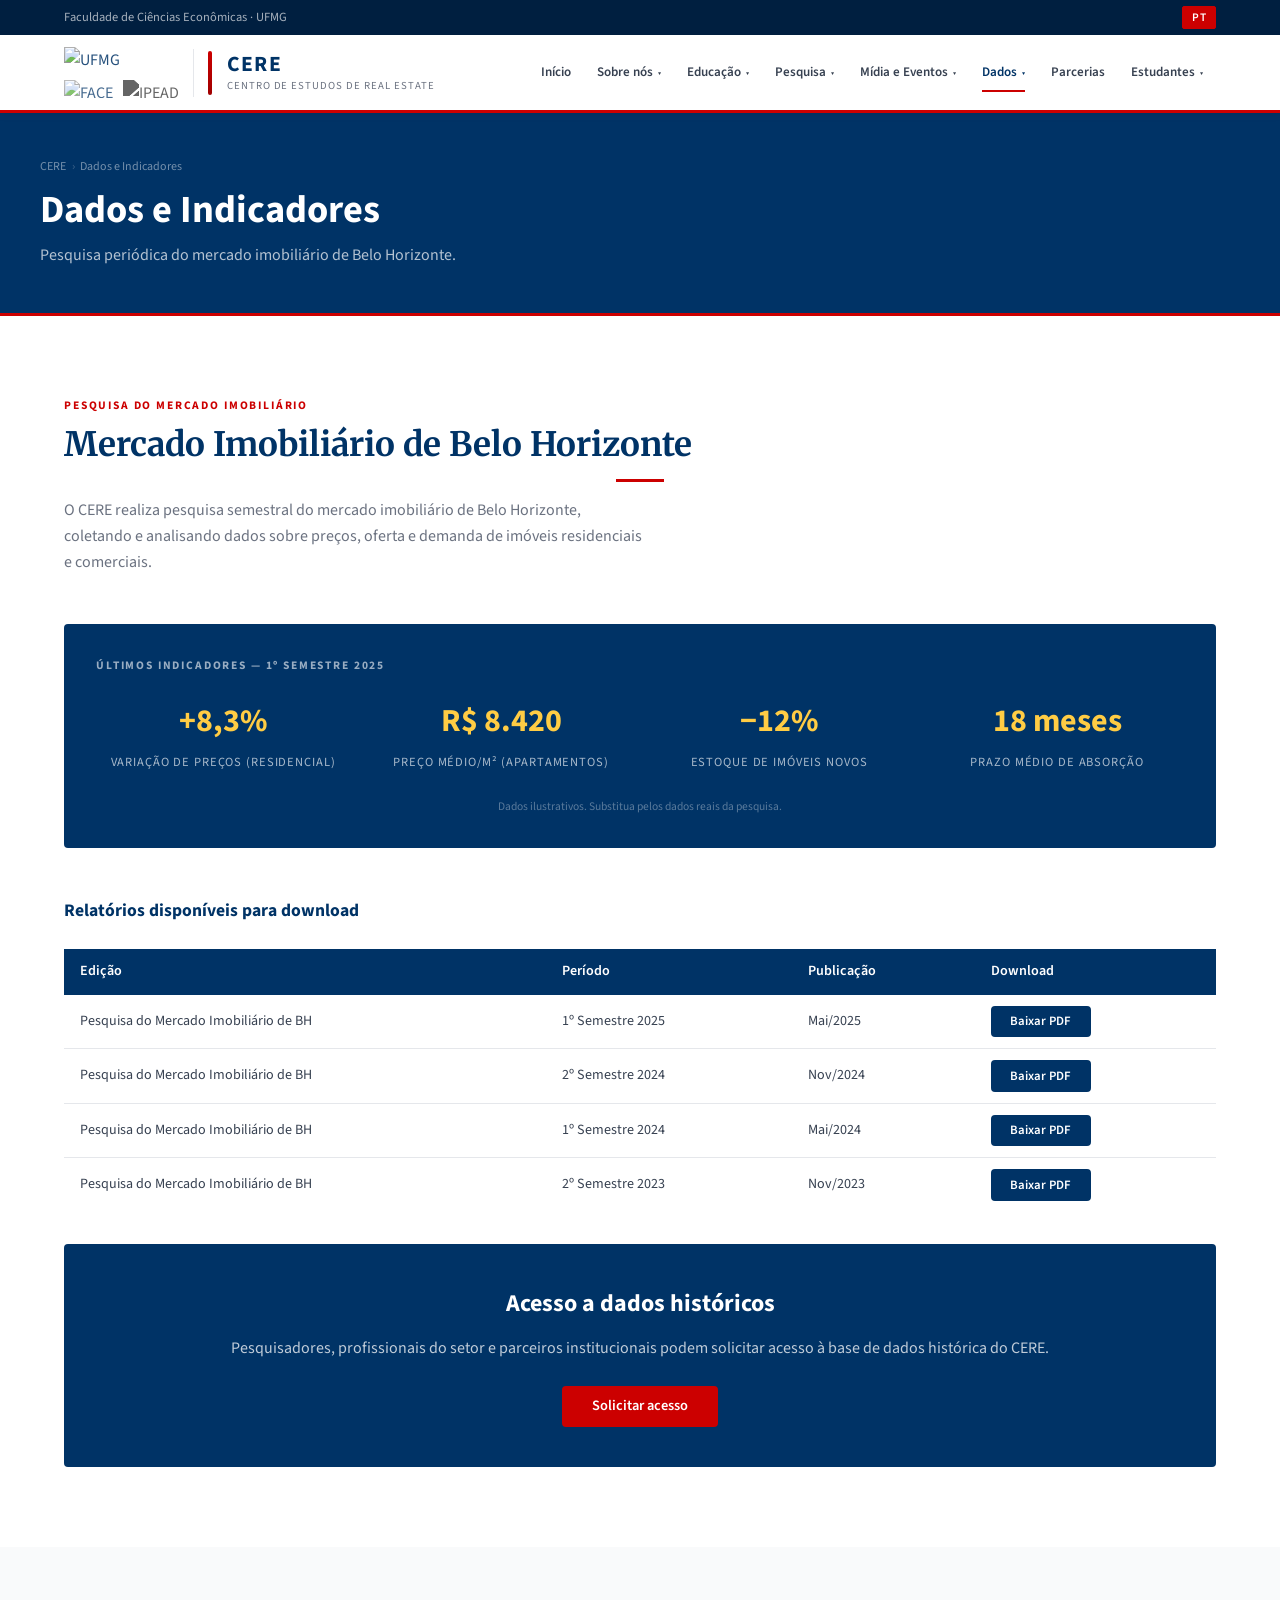
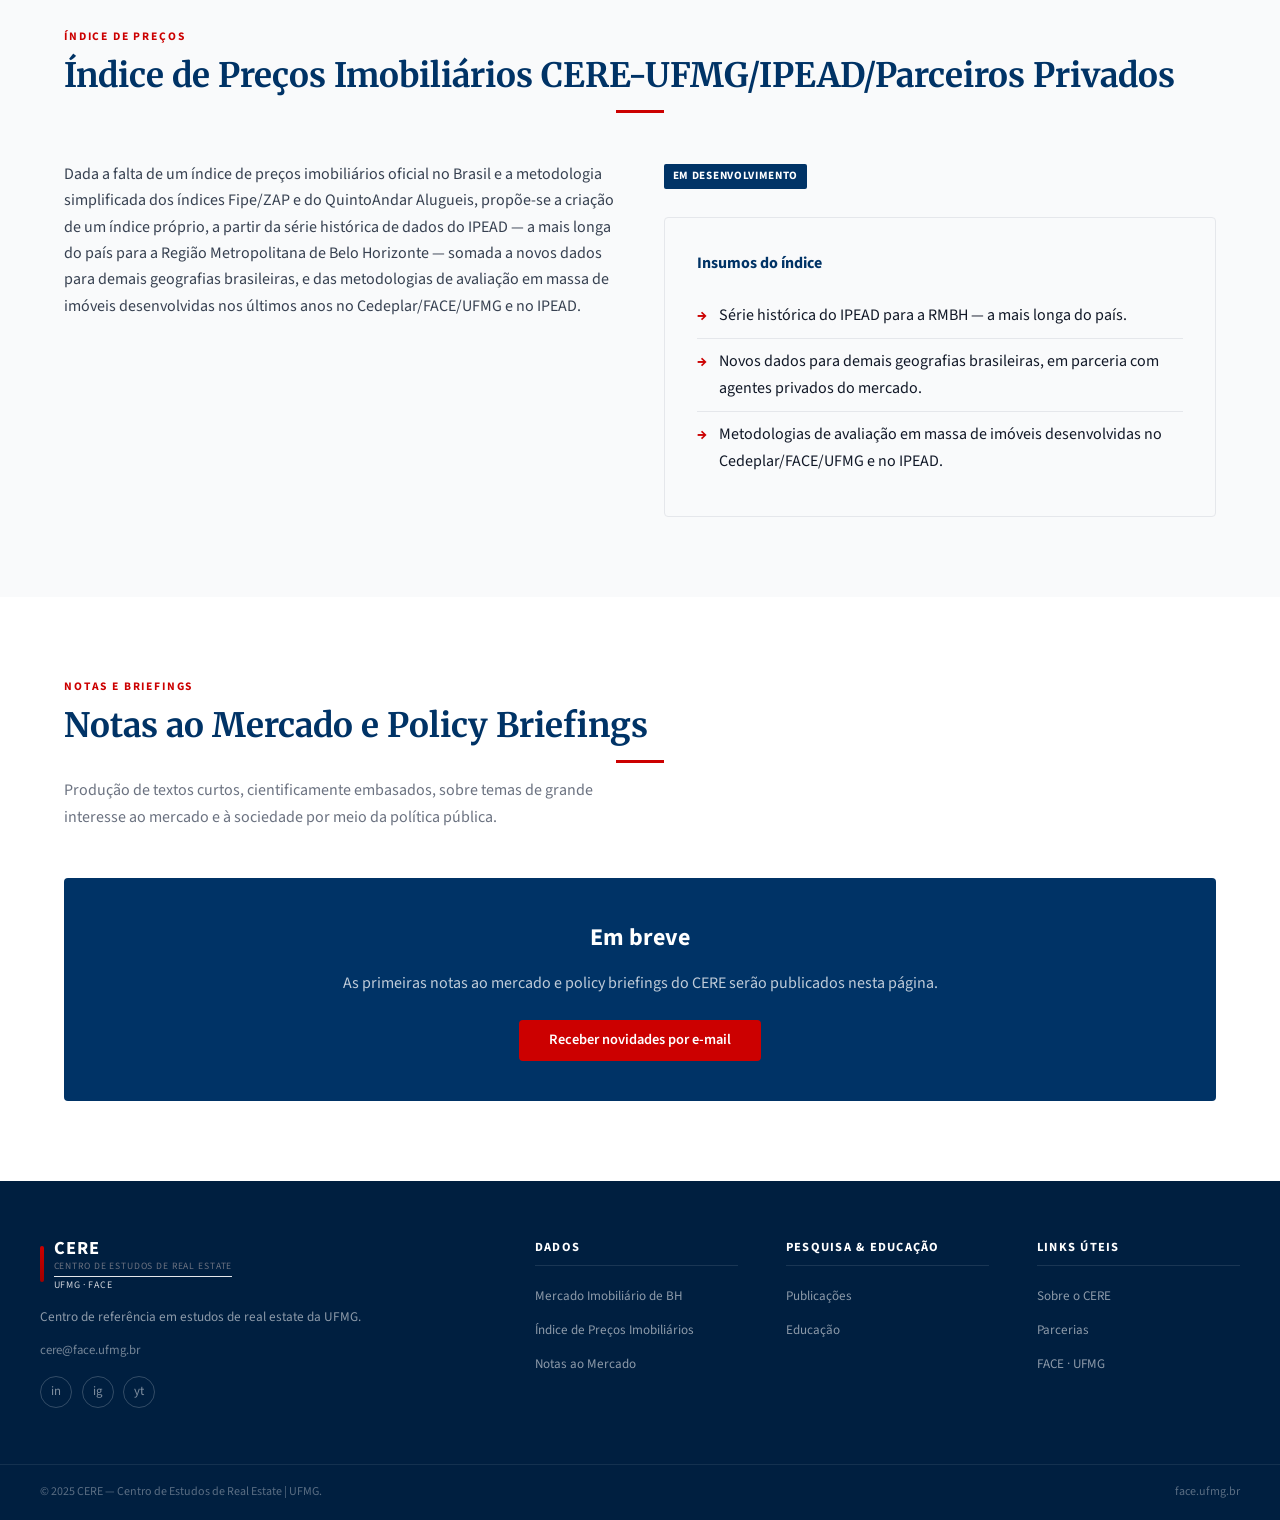
==== dados/index.html @ b4db8bd7 "Remove subseção Mestrado e renomeia Educação executiva para Programas de formação e capacitação Co-A" ====
<!DOCTYPE html>
<html lang="pt-BR" class="lang-pt">
<head>
  <meta charset="UTF-8">
  <meta name="viewport" content="width=device-width, initial-scale=1.0">
  <title>Dados e Indicadores — CERE | UFMG</title>
  <meta name="description" content="Pesquisa do mercado imobiliário de Belo Horizonte — dados e indicadores do CERE/UFMG.">
  <link rel="stylesheet" href="../css/style.css">
</head>
<body>

  <div class="topbar">
    <div class="topbar-inner">
      <div class="topbar-left">
        <a href="https://face.ufmg.br" target="_blank" rel="noopener">
          <span data-lang="pt">Faculdade de Ciências Econômicas · UFMG</span>
          <span data-lang="en">Faculty of Economic Sciences · UFMG</span>
        </a>
      </div>
      <div class="lang-toggle">
        <button class="lang-btn active" data-lang="pt">PT</button>
        <button class="lang-btn" data-lang="en">EN</button>
      </div>
    </div>
  </div>

  <header class="site-header">
    <div class="header-inner">
      <a href="../index.html" class="site-logo">
        <div class="logo-institutional">
          <img src="https://face.ufmg.br/images/template/ufmg.fw.png" alt="UFMG" class="logo-ufmg">
          <div class="logo-affiliates">
            <img src="https://face.ufmg.br/images/template/face.png" alt="FACE" class="logo-affiliate">
            <img src="https://site.ipead.face.ufmg.br/wp-content/uploads/2023/01/Logo-ipead-02.png" alt="IPEAD" class="logo-affiliate">
          </div>
        </div>
        <div class="logo-divider"></div>
        <div class="logo-accent"></div>
        <div class="logo-text">
          <span class="logo-cere">CERE</span>
          <span class="logo-name" data-lang="pt">Centro de Estudos de Real Estate</span>
          <span class="logo-name" data-lang="en">Real Estate Studies Center</span>
        </div>
      </a>
      <nav class="main-nav" id="main-nav">
        <ul>
          <li><a href="../index.html" data-lang="pt">Início</a><a href="../index.html" data-lang="en">Home</a></li>
          <li class="has-dropdown">
            <a href="../sobre/index.html"><span data-lang="pt">Sobre nós</span><span data-lang="en">About us</span><span class="chevron">▾</span></a>
            <ul class="dropdown">
              <li><a href="../sobre/index.html#missao"><span data-lang="pt">Missão</span><span data-lang="en">Mission</span></a></li>
              <li><a href="../sobre/index.html#pessoas"><span data-lang="pt">Pessoas</span><span data-lang="en">People</span></a></li>
              <li><a href="../sobre/index.html#posicoes"><span data-lang="pt">Posições em aberto</span><span data-lang="en">Open positions</span></a></li>
              <li><a href="../sobre/index.html#contato"><span data-lang="pt">Nos contate</span><span data-lang="en">Contact us</span></a></li>
            </ul>
          </li>
          <li class="has-dropdown">
            <a href="../educacao/index.html"><span data-lang="pt">Educação</span><span data-lang="en">Education</span><span class="chevron">▾</span></a>
            <ul class="dropdown">
              <li><a href="../educacao/index.html#graduacao"><span data-lang="pt">Disciplinas de graduação</span><span data-lang="en">Undergraduate courses</span></a></li>
              <li><a href="../educacao/index.html#formacao-capacitacao"><span data-lang="pt">Programas de formação e capacitação</span><span data-lang="en">Training and capacity-building programs</span></a></li>
            </ul>
          </li>
          <li class="has-dropdown">
            <a href="../pesquisa/index.html"><span data-lang="pt">Pesquisa</span><span data-lang="en">Research</span><span class="chevron">▾</span></a>
            <ul class="dropdown">
              <li><a href="../pesquisa/index.html#publicacoes"><span data-lang="pt">Publicações</span><span data-lang="en">Publications</span></a></li>
              <li><a href="../pesquisa/index.html#vetores"><span data-lang="pt">Vetores de pesquisa</span><span data-lang="en">Research areas</span></a></li>
            </ul>
          </li>
          <li class="has-dropdown">
            <a href="../midia/index.html"><span data-lang="pt">Mídia e Eventos</span><span data-lang="en">Media & Events</span><span class="chevron">▾</span></a>
            <ul class="dropdown">
              <li><a href="../midia/index.html#noticias"><span data-lang="pt">Notícias</span><span data-lang="en">News</span></a></li>
              <li><a href="../midia/index.html#eventos"><span data-lang="pt">Eventos</span><span data-lang="en">Events</span></a></li>
              <li><a href="../midia/index.html#podcast">Podcast</a></li>
            </ul>
          </li>
          <li class="has-dropdown current">
            <a href="index.html"><span data-lang="pt">Dados</span><span data-lang="en">Data</span><span class="chevron">▾</span></a>
            <ul class="dropdown">
              <li><a href="#pesquisa-bh"><span data-lang="pt">Mercado Imobiliário de BH</span><span data-lang="en">BH Real Estate Market</span></a></li>
              <li><a href="#indice-precos"><span data-lang="pt">Índice de Preços Imobiliários</span><span data-lang="en">Real Estate Price Index</span></a></li>
              <li><a href="#notas-mercado"><span data-lang="pt">Notas ao Mercado e Policy Briefings</span><span data-lang="en">Market Notes & Policy Briefings</span></a></li>
            </ul>
          </li>
          <li><a href="../parcerias/index.html"><span data-lang="pt">Parcerias</span><span data-lang="en">Partnerships</span></a></li>
          <li class="has-dropdown">
            <a href="../estudantes/index.html"><span data-lang="pt">Estudantes</span><span data-lang="en">Students</span><span class="chevron">▾</span></a>
            <ul class="dropdown">
              <li><a href="../estudantes/index.html#liga"><span data-lang="pt">Liga de Real Estate da UFMG</span><span data-lang="en">UFMG Real Estate League</span></a></li>
              <li><a href="../estudantes/index.html#bolsas"><span data-lang="pt">Bolsas de iniciação científica</span><span data-lang="en">Research scholarships</span></a></li>
            </ul>
          </li>
        </ul>
      </nav>
      <button class="hamburger" id="hamburger"><span></span><span></span><span></span></button>
    </div>
  </header>

  <div class="page-hero">
    <div class="page-hero-inner">
      <div class="breadcrumb">
        <a href="../index.html">CERE</a><span class="sep">›</span>
        <span data-lang="pt">Dados e Indicadores</span><span data-lang="en">Data & Indicators</span>
      </div>
      <h1 data-lang="pt">Dados e Indicadores</h1>
      <h1 data-lang="en">Data & Indicators</h1>
      <p class="subtitle" data-lang="pt">Pesquisa periódica do mercado imobiliário de Belo Horizonte.</p>
      <p class="subtitle" data-lang="en">Periodic Belo Horizonte real estate market research.</p>
    </div>
  </div>

  <!-- PESQUISA BH -->
  <section class="section" id="pesquisa-bh">
    <div class="container">
      <div class="section-header left">
        <p class="eyebrow" data-lang="pt">Pesquisa do mercado imobiliário</p>
        <p class="eyebrow" data-lang="en">Real estate market survey</p>
        <h2 class="section-title" data-lang="pt">Mercado Imobiliário de Belo Horizonte</h2>
        <h2 class="section-title" data-lang="en">Belo Horizonte Real Estate Market</h2>
        <div class="divider"></div>
        <p class="section-sub" style="margin:0;" data-lang="pt">O CERE realiza pesquisa semestral do mercado imobiliário de Belo Horizonte, coletando e analisando dados sobre preços, oferta e demanda de imóveis residenciais e comerciais.</p>
        <p class="section-sub" style="margin:0;" data-lang="en">CERE conducts semi-annual research on the Belo Horizonte real estate market, collecting and analyzing data on prices, supply, and demand for residential and commercial properties.</p>
      </div>

      <!-- Indicadores destaque -->
      <div style="background:var(--navy);border-radius:var(--radius);padding:2rem;margin-bottom:3rem;color:white;">
        <p class="eyebrow" style="color:rgba(255,255,255,.6);" data-lang="pt">Últimos indicadores — 1º Semestre 2025</p>
        <p class="eyebrow" style="color:rgba(255,255,255,.6);" data-lang="en">Latest indicators — 1st Semester 2025</p>
        <div style="display:grid;grid-template-columns:repeat(4,1fr);gap:1.5rem;margin-top:1.25rem;">
          <div style="text-align:center;">
            <div style="font-size:2rem;font-weight:700;color:#ffcc44;">+8,3%</div>
            <div style="font-size:.78rem;color:rgba(255,255,255,.65);margin-top:.3rem;text-transform:uppercase;letter-spacing:.07em;" data-lang="pt">Variação de preços (residencial)</div>
            <div style="font-size:.78rem;color:rgba(255,255,255,.65);margin-top:.3rem;text-transform:uppercase;letter-spacing:.07em;" data-lang="en">Price variation (residential)</div>
          </div>
          <div style="text-align:center;">
            <div style="font-size:2rem;font-weight:700;color:#ffcc44;">R$ 8.420</div>
            <div style="font-size:.78rem;color:rgba(255,255,255,.65);margin-top:.3rem;text-transform:uppercase;letter-spacing:.07em;" data-lang="pt">Preço médio/m² (apartamentos)</div>
            <div style="font-size:.78rem;color:rgba(255,255,255,.65);margin-top:.3rem;text-transform:uppercase;letter-spacing:.07em;" data-lang="en">Average price/m² (apartments)</div>
          </div>
          <div style="text-align:center;">
            <div style="font-size:2rem;font-weight:700;color:#ffcc44;">−12%</div>
            <div style="font-size:.78rem;color:rgba(255,255,255,.65);margin-top:.3rem;text-transform:uppercase;letter-spacing:.07em;" data-lang="pt">Estoque de imóveis novos</div>
            <div style="font-size:.78rem;color:rgba(255,255,255,.65);margin-top:.3rem;text-transform:uppercase;letter-spacing:.07em;" data-lang="en">New properties inventory</div>
          </div>
          <div style="text-align:center;">
            <div style="font-size:2rem;font-weight:700;color:#ffcc44;">18 meses</div>
            <div style="font-size:.78rem;color:rgba(255,255,255,.65);margin-top:.3rem;text-transform:uppercase;letter-spacing:.07em;" data-lang="pt">Prazo médio de absorção</div>
            <div style="font-size:.78rem;color:rgba(255,255,255,.65);margin-top:.3rem;text-transform:uppercase;letter-spacing:.07em;" data-lang="en">Average absorption period</div>
          </div>
        </div>
        <p style="font-size:.72rem;color:rgba(255,255,255,.35);margin-top:1.5rem;text-align:center;" data-lang="pt">Dados ilustrativos. Substitua pelos dados reais da pesquisa.</p>
        <p style="font-size:.72rem;color:rgba(255,255,255,.35);margin-top:1.5rem;text-align:center;" data-lang="en">Illustrative data. Replace with actual survey data.</p>
      </div>

      <!-- Relatórios disponíveis -->
      <h3 style="font-size:1.1rem;font-weight:700;color:var(--navy);margin-bottom:1.5rem;" data-lang="pt">Relatórios disponíveis para download</h3>
      <h3 style="font-size:1.1rem;font-weight:700;color:var(--navy);margin-bottom:1.5rem;" data-lang="en">Reports available for download</h3>
      <div class="table-wrap">
        <table>
          <thead>
            <tr>
              <th data-lang="pt">Edição</th><th data-lang="en">Edition</th>
              <th data-lang="pt">Período</th><th data-lang="en">Period</th>
              <th data-lang="pt">Publicação</th><th data-lang="en">Publication</th>
              <th data-lang="pt">Download</th><th data-lang="en">Download</th>
            </tr>
          </thead>
          <tbody>
            <tr>
              <td data-lang="pt">Pesquisa do Mercado Imobiliário de BH</td>
              <td data-lang="en">BH Real Estate Market Survey</td>
              <td data-lang="pt">1º Semestre 2025</td><td data-lang="en">1st Semester 2025</td>
              <td data-lang="pt">Mai/2025</td><td data-lang="en">May/2025</td>
              <td><a href="#" class="btn btn-navy btn-sm" data-lang="pt">Baixar PDF</a><a href="#" class="btn btn-navy btn-sm" data-lang="en">Download PDF</a></td>
            </tr>
            <tr>
              <td data-lang="pt">Pesquisa do Mercado Imobiliário de BH</td>
              <td data-lang="en">BH Real Estate Market Survey</td>
              <td data-lang="pt">2º Semestre 2024</td><td data-lang="en">2nd Semester 2024</td>
              <td data-lang="pt">Nov/2024</td><td data-lang="en">Nov/2024</td>
              <td><a href="#" class="btn btn-navy btn-sm" data-lang="pt">Baixar PDF</a><a href="#" class="btn btn-navy btn-sm" data-lang="en">Download PDF</a></td>
            </tr>
            <tr>
              <td data-lang="pt">Pesquisa do Mercado Imobiliário de BH</td>
              <td data-lang="en">BH Real Estate Market Survey</td>
              <td data-lang="pt">1º Semestre 2024</td><td data-lang="en">1st Semester 2024</td>
              <td data-lang="pt">Mai/2024</td><td data-lang="en">May/2024</td>
              <td><a href="#" class="btn btn-navy btn-sm" data-lang="pt">Baixar PDF</a><a href="#" class="btn btn-navy btn-sm" data-lang="en">Download PDF</a></td>
            </tr>
            <tr>
              <td data-lang="pt">Pesquisa do Mercado Imobiliário de BH</td>
              <td data-lang="en">BH Real Estate Market Survey</td>
              <td data-lang="pt">2º Semestre 2023</td><td data-lang="en">2nd Semester 2023</td>
              <td data-lang="pt">Nov/2023</td><td data-lang="en">Nov/2023</td>
              <td><a href="#" class="btn btn-navy btn-sm" data-lang="pt">Baixar PDF</a><a href="#" class="btn btn-navy btn-sm" data-lang="en">Download PDF</a></td>
            </tr>
          </tbody>
        </table>
      </div>

      <div class="cta-box mt-4">
        <h2 data-lang="pt">Acesso a dados históricos</h2>
        <h2 data-lang="en">Access to historical data</h2>
        <p data-lang="pt">Pesquisadores, profissionais do setor e parceiros institucionais podem solicitar acesso à base de dados histórica do CERE.</p>
        <p data-lang="en">Researchers, industry professionals, and institutional partners can request access to CERE's historical database.</p>
        <a href="../sobre/index.html#contato" class="btn btn-primary" data-lang="pt">Solicitar acesso</a>
        <a href="../sobre/index.html#contato" class="btn btn-primary" data-lang="en">Request access</a>
      </div>
    </div>
  </section>

  <!-- ÍNDICE DE PREÇOS IMOBILIÁRIOS -->
  <section class="section bg-light" id="indice-precos">
    <div class="container">
      <div class="section-header left">
        <p class="eyebrow" data-lang="pt">Índice de preços</p>
        <p class="eyebrow" data-lang="en">Price index</p>
        <h2 class="section-title" data-lang="pt">Índice de Preços Imobiliários CERE-UFMG/IPEAD/Parceiros Privados</h2>
        <h2 class="section-title" data-lang="en">CERE-UFMG/IPEAD/Private Partners Real Estate Price Index</h2>
        <div class="divider"></div>
      </div>
      <div style="display:grid;grid-template-columns:1fr 1fr;gap:3rem;align-items:start;">
        <div class="prose">
          <p data-lang="pt">Dada a falta de um índice de preços imobiliários oficial no Brasil e a metodologia simplificada dos índices Fipe/ZAP e do QuintoAndar Alugueis, propõe-se a criação de um índice próprio, a partir da série histórica de dados do IPEAD — a mais longa do país para a Região Metropolitana de Belo Horizonte — somada a novos dados para demais geografias brasileiras, e das metodologias de avaliação em massa de imóveis desenvolvidas nos últimos anos no Cedeplar/FACE/UFMG e no IPEAD.</p>
          <p data-lang="en">Given the absence of an official real estate price index in Brazil and the simplified methodology of the Fipe/ZAP and QuintoAndar Rentals indexes, we propose building a proprietary index based on IPEAD's historical data series — the longest in the country for the Belo Horizonte Metropolitan Region — combined with new data for other Brazilian geographies, and on the mass real estate appraisal methodologies developed in recent years at Cedeplar/FACE/UFMG and IPEAD.</p>
        </div>
        <div>
          <span class="badge badge-navy mb-2" data-lang="pt">Em desenvolvimento</span>
          <span class="badge badge-navy mb-2" data-lang="en">In development</span>
          <div style="background:var(--gray-50);border:1px solid var(--gray-200);border-radius:var(--radius);padding:2rem;margin-top:.75rem;">
            <h3 style="color:var(--navy);font-weight:700;margin-bottom:1rem;font-size:1rem;" data-lang="pt">Insumos do índice</h3>
            <h3 style="color:var(--navy);font-weight:700;margin-bottom:1rem;font-size:1rem;" data-lang="en">Index inputs</h3>
            <ul style="list-style:none;">
              <li style="padding:.6rem 0;border-bottom:1px solid var(--gray-200);display:flex;gap:.75rem;align-items:start;">
                <span style="color:var(--red);font-weight:700;flex-shrink:0;">→</span>
                <span data-lang="pt">Série histórica do IPEAD para a RMBH — a mais longa do país.</span>
                <span data-lang="en">IPEAD's historical series for the Belo Horizonte Metropolitan Region — the longest in the country.</span>
              </li>
              <li style="padding:.6rem 0;border-bottom:1px solid var(--gray-200);display:flex;gap:.75rem;align-items:start;">
                <span style="color:var(--red);font-weight:700;flex-shrink:0;">→</span>
                <span data-lang="pt">Novos dados para demais geografias brasileiras, em parceria com agentes privados do mercado.</span>
                <span data-lang="en">New data for other Brazilian geographies, in partnership with private market players.</span>
              </li>
              <li style="padding:.6rem 0;display:flex;gap:.75rem;align-items:start;">
                <span style="color:var(--red);font-weight:700;flex-shrink:0;">→</span>
                <span data-lang="pt">Metodologias de avaliação em massa de imóveis desenvolvidas no Cedeplar/FACE/UFMG e no IPEAD.</span>
                <span data-lang="en">Mass real estate appraisal methodologies developed at Cedeplar/FACE/UFMG and IPEAD.</span>
              </li>
            </ul>
          </div>
        </div>
      </div>
    </div>
  </section>

  <!-- NOTAS AO MERCADO E POLICY BRIEFINGS -->
  <section class="section" id="notas-mercado">
    <div class="container">
      <div class="section-header left">
        <p class="eyebrow" data-lang="pt">Notas e briefings</p>
        <p class="eyebrow" data-lang="en">Notes & briefings</p>
        <h2 class="section-title" data-lang="pt">Notas ao Mercado e Policy Briefings</h2>
        <h2 class="section-title" data-lang="en">Market Notes and Policy Briefings</h2>
        <div class="divider"></div>
        <p class="section-sub" style="margin:0;" data-lang="pt">Produção de textos curtos, cientificamente embasados, sobre temas de grande interesse ao mercado e à sociedade por meio da política pública.</p>
        <p class="section-sub" style="margin:0;" data-lang="en">Short, scientifically grounded pieces on topics of major interest to the market and to society through public policy.</p>
      </div>
      <div class="cta-box">
        <h2 data-lang="pt">Em breve</h2>
        <h2 data-lang="en">Coming soon</h2>
        <p data-lang="pt">As primeiras notas ao mercado e policy briefings do CERE serão publicados nesta página.</p>
        <p data-lang="en">CERE's first market notes and policy briefings will be published on this page.</p>
        <a href="../sobre/index.html#contato" class="btn btn-primary" data-lang="pt">Receber novidades por e-mail</a>
        <a href="../sobre/index.html#contato" class="btn btn-primary" data-lang="en">Get updates by e-mail</a>
      </div>
    </div>
  </section>

  <footer class="site-footer">
    <div class="footer-main">
      <div class="footer-grid">
        <div class="footer-brand">
          <div class="site-logo" style="gap:.6rem;">
            <div class="logo-accent" style="height:36px;"></div>
            <div class="logo-text">
              <span class="logo-cere">CERE</span>
              <span class="logo-name" data-lang="pt">Centro de Estudos de Real Estate</span>
              <span class="logo-name" data-lang="en">Real Estate Studies Center</span>
              <span class="logo-univ">UFMG · FACE</span>
            </div>
          </div>
          <p data-lang="pt">Centro de referência em estudos de real estate da UFMG.</p>
          <p data-lang="en">Reference center for real estate studies at UFMG.</p>
          <address>cere@face.ufmg.br</address>
          <div class="social-links">
            <a href="#" class="social-link">in</a>
            <a href="#" class="social-link">ig</a>
            <a href="#" class="social-link">yt</a>
          </div>
        </div>
        <div class="footer-col">
          <h4 data-lang="pt">Dados</h4><h4 data-lang="en">Data</h4>
          <ul>
            <li><a href="#pesquisa-bh"><span data-lang="pt">Mercado Imobiliário de BH</span><span data-lang="en">BH Real Estate Market</span></a></li>
            <li><a href="#indice-precos"><span data-lang="pt">Índice de Preços Imobiliários</span><span data-lang="en">Real Estate Price Index</span></a></li>
            <li><a href="#notas-mercado"><span data-lang="pt">Notas ao Mercado</span><span data-lang="en">Market Notes</span></a></li>
          </ul>
        </div>
        <div class="footer-col">
          <h4 data-lang="pt">Pesquisa & Educação</h4><h4 data-lang="en">Research & Education</h4>
          <ul>
            <li><a href="../pesquisa/index.html"><span data-lang="pt">Publicações</span><span data-lang="en">Publications</span></a></li>
            <li><a href="../educacao/index.html"><span data-lang="pt">Educação</span><span data-lang="en">Education</span></a></li>
          </ul>
        </div>
        <div class="footer-col">
          <h4 data-lang="pt">Links úteis</h4><h4 data-lang="en">Useful links</h4>
          <ul>
            <li><a href="../sobre/index.html"><span data-lang="pt">Sobre o CERE</span><span data-lang="en">About CERE</span></a></li>
            <li><a href="../parcerias/index.html"><span data-lang="pt">Parcerias</span><span data-lang="en">Partnerships</span></a></li>
            <li><a href="https://face.ufmg.br" target="_blank" rel="noopener">FACE · UFMG</a></li>
          </ul>
        </div>
      </div>
    </div>
    <div class="footer-bottom">
      <div class="footer-bottom-inner">
        <span data-lang="pt">© 2025 CERE — Centro de Estudos de Real Estate | UFMG.</span>
        <span data-lang="en">© 2025 CERE — Real Estate Studies Center | UFMG.</span>
        <a href="https://face.ufmg.br" target="_blank" rel="noopener">face.ufmg.br</a>
      </div>
    </div>
  </footer>

  <script src="../js/main.js"></script>
</body>
</html>
---- css/style.css ----
/* ============================================================
   CERE — Centro de Estudos de Real Estate | UFMG
   Identidade visual baseada em FACE UFMG (face.ufmg.br)
   ============================================================ */

@import url('https://fonts.googleapis.com/css2?family=Source+Sans+3:wght@400;600;700&family=Merriweather:wght@400;700&display=swap');

/* ----- Variables ----- */
:root {
  --navy:       #003366;
  --navy-dark:  #001f40;
  --navy-light: #1a4a8a;
  --red:        #cc0000;
  --red-dark:   #a00000;
  --gray-50:    #f9fafb;
  --gray-100:   #f3f4f6;
  --gray-200:   #e5e7eb;
  --gray-300:   #d1d5db;
  --gray-500:   #6b7280;
  --gray-700:   #374151;
  --gray-900:   #111827;
  --white:      #ffffff;
  --font-sans:  'Source Sans 3', Arial, sans-serif;
  --font-serif: 'Merriweather', Georgia, serif;
  --shadow-sm:  0 1px 3px rgba(0,0,0,.1);
  --shadow-md:  0 4px 12px rgba(0,0,0,.12);
  --shadow-lg:  0 10px 30px rgba(0,0,0,.15);
  --radius:     4px;
  --transition: 0.2s ease;
}

/* ----- Reset ----- */
*, *::before, *::after { box-sizing: border-box; margin: 0; padding: 0; }
html { scroll-behavior: smooth; }
body { font-family: var(--font-sans); color: var(--gray-900); line-height: 1.65; background: var(--white); }
a { color: inherit; text-decoration: none; }
img { max-width: 100%; height: auto; display: block; }
ul { list-style: none; }
button { font-family: inherit; }

/* ----- Language toggle ----- */
html.lang-en [data-lang="pt"],
html.lang-pt [data-lang="en"] { display: none !important; }

/* ============================================================
   TOP BAR
   ============================================================ */
.topbar { background: var(--navy-dark); color: rgba(255,255,255,.65); font-size: .78rem; padding: .35rem 0; }
.topbar-inner {
  max-width: 1200px; margin: 0 auto; padding: 0 1.5rem;
  display: flex; justify-content: space-between; align-items: center; gap: 1rem;
}
.topbar-left { display: flex; gap: 1.25rem; align-items: center; }
.topbar-left a { color: rgba(255,255,255,.65); transition: color var(--transition); }
.topbar-left a:hover { color: var(--white); }

.lang-toggle { display: flex; gap: .35rem; }
.lang-btn {
  background: none; border: 1px solid rgba(255,255,255,.3);
  color: rgba(255,255,255,.65); padding: .15rem .55rem;
  font-size: .72rem; font-weight: 600; border-radius: 2px;
  cursor: pointer; letter-spacing: .04em;
  transition: background var(--transition), border-color var(--transition), color var(--transition);
}
.lang-btn:hover, .lang-btn.active { background: var(--red); border-color: var(--red); color: var(--white); }

/* ============================================================
   HEADER & NAV
   ============================================================ */
.site-header { background: var(--white); position: sticky; top: 0; z-index: 500; box-shadow: 0 2px 8px rgba(0,0,0,.08); border-bottom: 3px solid var(--red); }
.header-inner {
  max-width: 1200px; margin: 0 auto; padding: .75rem 1.5rem;
  display: flex; justify-content: space-between; align-items: center; gap: 1.5rem;
}

/* Logo */
.site-logo { display: flex; align-items: center; gap: .9rem; color: var(--navy); flex-shrink: 0; text-decoration: none; }
.logo-accent {
  width: 4px; height: 44px;
  background: linear-gradient(to bottom, var(--red), var(--red-dark));
  border-radius: 2px; flex-shrink: 0;
}
.logo-text { display: flex; flex-direction: column; line-height: 1.2; }
.logo-cere { font-size: 1.35rem; font-weight: 700; letter-spacing: .06em; color: var(--navy); text-transform: uppercase; }
.logo-name { font-size: .67rem; color: var(--gray-500); text-transform: uppercase; letter-spacing: .09em; margin-top: .15rem; }
.logo-univ {
  font-size: .62rem; color: var(--gray-300);
  text-transform: uppercase; letter-spacing: .07em;
  border-top: 1px solid var(--gray-200); padding-top: .2rem; margin-top: .2rem;
}
.logo-institutional { display: flex; flex-direction: column; align-items: flex-start; gap: .32rem; }
.logo-ufmg { height: 28px; width: auto; display: block; opacity: .85; }
.logo-affiliates { display: flex; gap: .6rem; align-items: center; }
.logo-affiliate { height: 18px; width: auto; display: block; opacity: .72; }
.logo-affiliate[alt="IPEAD"] { filter: brightness(0); opacity: .6; }
.logo-divider { width: 1px; height: 48px; background: var(--gray-200); flex-shrink: 0; }

/* Main Nav */
.main-nav { display: flex; align-items: center; }
.main-nav > ul { display: flex; }
.main-nav > ul > li { position: relative; }
.main-nav > ul > li > a {
  display: block; padding: .55rem .82rem;
  color: var(--gray-700); font-size: .82rem; font-weight: 600;
  white-space: nowrap; transition: color var(--transition); position: relative;
}
.main-nav > ul > li > a::after {
  content: ''; position: absolute; bottom: 0; left: .82rem; right: .82rem;
  height: 2px; background: var(--red);
  transform: scaleX(0); transition: transform var(--transition);
}
.main-nav > ul > li:hover > a,
.main-nav > ul > li.current > a { color: var(--navy); }
.main-nav > ul > li:hover > a::after,
.main-nav > ul > li.current > a::after { transform: scaleX(1); }

.chevron { display: inline-block; margin-left: .3rem; font-size: .6rem; transition: transform var(--transition); }
.has-dropdown:hover > a .chevron { transform: rotate(180deg); }

/* Dropdown */
.dropdown {
  display: none; position: absolute; top: calc(100% + 2px); left: 0;
  background: var(--white); min-width: 230px;
  border-top: 2px solid var(--red); box-shadow: var(--shadow-lg);
  border-radius: 0 0 var(--radius) var(--radius); z-index: 600;
}
.has-dropdown:hover .dropdown { display: block; }
.dropdown li a {
  display: block; padding: .6rem 1.1rem;
  color: var(--gray-700); font-size: .83rem;
  border-bottom: 1px solid var(--gray-100);
  transition: background var(--transition), color var(--transition), padding-left var(--transition);
}
.dropdown li:last-child a { border-bottom: none; }
.dropdown li a:hover { background: var(--gray-50); color: var(--navy); padding-left: 1.4rem; }

/* Hamburger */
.hamburger { display: none; background: none; border: none; cursor: pointer; padding: .4rem; margin-left: .5rem; }
.hamburger span { display: block; width: 22px; height: 2px; background: var(--navy); margin: 5px 0; transition: all .3s; }
.hamburger.open span:nth-child(1) { transform: rotate(45deg) translate(5px,5px); }
.hamburger.open span:nth-child(2) { opacity: 0; }
.hamburger.open span:nth-child(3) { transform: rotate(-45deg) translate(5px,-5px); }

/* ============================================================
   VIDEO HERO
   ============================================================ */
.video-hero {
  position: relative; height: 100vh; min-height: 600px;
  overflow: hidden; display: flex; align-items: center; justify-content: center;
}
.video-bg-wrapper {
  position: absolute; inset: 0; overflow: hidden; background: var(--navy-dark);
}
.video-bg-wrapper video {
  position: absolute; top: 0; left: 0;
  width: 100%; height: 100%;
  object-fit: cover; pointer-events: none;
}
.video-overlay {
  position: absolute; inset: 0;
  background: linear-gradient(to bottom, rgba(0,19,51,.65) 0%, rgba(0,19,51,.5) 60%, rgba(0,19,51,.72) 100%);
}
.video-content {
  position: relative; z-index: 2;
  color: var(--white); text-align: center;
  padding: 2rem 1.5rem; max-width: 860px; width: 100%;
}
.video-content .hero-eyebrow {
  font-size: .75rem; text-transform: uppercase; letter-spacing: .18em;
  color: rgba(255,255,255,.6); margin-bottom: 1.1rem;
  display: flex; align-items: center; justify-content: center; gap: .75rem;
}
.video-content .hero-eyebrow::before,
.video-content .hero-eyebrow::after {
  content: ''; flex: 0 0 40px; height: 1px; background: rgba(255,255,255,.3);
}
.video-content h1 {
  font-family: var(--font-serif); font-size: clamp(2rem, 5vw, 3.2rem);
  line-height: 1.2; font-weight: 700; margin-bottom: 1.6rem;
  text-shadow: 0 2px 12px rgba(0,0,0,.4);
}
.video-content h1 em { font-style: normal; color: #ffcc55; }
.video-mission {
  font-size: clamp(.95rem, 1.8vw, 1.15rem); color: rgba(255,255,255,.88);
  max-width: 700px; margin: 0 auto 2.25rem; line-height: 1.65;
  font-style: italic; text-shadow: 0 1px 6px rgba(0,0,0,.35);
}
.hero-cta { display: flex; gap: 1rem; justify-content: center; flex-wrap: wrap; }
.video-scroll-hint {
  position: absolute; bottom: 2rem; left: 50%; transform: translateX(-50%);
  z-index: 2; color: rgba(255,255,255,.5); font-size: .7rem; text-transform: uppercase;
  letter-spacing: .15em; display: flex; flex-direction: column; align-items: center; gap: .4rem;
  animation: bounce 2s infinite;
}
.video-scroll-hint::after { content: '↓'; font-size: 1rem; }
@keyframes bounce {
  0%, 100% { transform: translateX(-50%) translateY(0); }
  50% { transform: translateX(-50%) translateY(6px); }
}

/* Legacy hero (kept for subpage fallback) */
.hero {
  background: linear-gradient(140deg, var(--navy-dark) 0%, var(--navy) 55%, var(--navy-light) 100%);
  color: var(--white); padding: 7rem 1.5rem 6rem; position: relative; overflow: hidden;
}
.hero-inner { max-width: 820px; margin: 0 auto; position: relative; text-align: center; }
.hero-eyebrow { font-size: .75rem; text-transform: uppercase; letter-spacing: .18em; color: rgba(255,255,255,.55); margin-bottom: .9rem; }
.hero h1 { font-family: var(--font-serif); font-size: clamp(2rem, 5vw, 3.4rem); line-height: 1.2; font-weight: 700; margin-bottom: 1.5rem; }
.hero h1 em { font-style: normal; color: #ffcc44; }
.hero p { font-size: 1.1rem; color: rgba(255,255,255,.78); max-width: 620px; margin: 0 auto 2.25rem; }
.hero-cta { display: flex; gap: 1rem; justify-content: center; flex-wrap: wrap; }

/* ============================================================
   PAGE HERO (inner pages)
   ============================================================ */
.page-hero { background: var(--navy); color: var(--white); padding: 2.75rem 1.5rem; border-bottom: 3px solid var(--red); }
.page-hero-inner { max-width: 1200px; margin: 0 auto; }
.breadcrumb { font-size: .75rem; color: rgba(255,255,255,.45); margin-bottom: .6rem; display: flex; gap: .35rem; align-items: center; }
.breadcrumb a { color: rgba(255,255,255,.45); transition: color var(--transition); }
.breadcrumb a:hover { color: var(--white); }
.breadcrumb .sep { color: rgba(255,255,255,.25); }
.page-hero h1 { font-size: clamp(1.5rem, 3.5vw, 2.4rem); font-weight: 700; line-height: 1.25; }
.page-hero .subtitle { color: rgba(255,255,255,.7); margin-top: .5rem; font-size: 1rem; }

/* ============================================================
   BUTTONS
   ============================================================ */
.btn {
  display: inline-block; padding: .7rem 1.75rem;
  font-size: .9rem; font-weight: 600; border-radius: var(--radius);
  border: 2px solid transparent; cursor: pointer;
  transition: background var(--transition), border-color var(--transition), color var(--transition), transform var(--transition);
  line-height: 1;
}
.btn:hover { transform: translateY(-1px); }
.btn-primary  { background: var(--red); color: var(--white); border-color: var(--red); }
.btn-primary:hover { background: var(--red-dark); border-color: var(--red-dark); }
.btn-outline  { border-color: rgba(255,255,255,.55); color: var(--white); }
.btn-outline:hover { border-color: var(--white); background: rgba(255,255,255,.08); }
.btn-navy     { background: var(--navy); color: var(--white); border-color: var(--navy); }
.btn-navy:hover { background: var(--navy-dark); border-color: var(--navy-dark); }
.btn-ghost    { border-color: var(--navy); color: var(--navy); }
.btn-ghost:hover { background: var(--navy); color: var(--white); }
.btn-sm       { padding: .45rem 1.1rem; font-size: .8rem; }

/* ============================================================
   LAYOUT
   ============================================================ */
.container  { max-width: 1200px; margin: 0 auto; padding: 0 1.5rem; }
.section    { padding: 5rem 1.5rem; }
.section-sm { padding: 3rem 1.5rem; }
.bg-light   { background: var(--gray-50); }
.bg-navy    { background: var(--navy); color: var(--white); }
.bg-dark    { background: var(--navy-dark); color: var(--white); }

.section-header { text-align: center; margin-bottom: 3rem; }
.section-header.left { text-align: left; }
.eyebrow { font-size: .72rem; text-transform: uppercase; letter-spacing: .16em; font-weight: 700; color: var(--red); margin-bottom: .5rem; }
.section-title { font-family: var(--font-serif); font-size: clamp(1.5rem, 3vw, 2.1rem); font-weight: 700; color: var(--navy); line-height: 1.25; }
.bg-navy .section-title, .bg-dark .section-title { color: var(--white); }
.section-sub { color: var(--gray-500); margin-top: .75rem; max-width: 580px; }
.section-header .section-sub { margin-left: auto; margin-right: auto; }
.divider { width: 48px; height: 3px; background: var(--red); margin: .9rem 0; }
.section-header .divider { margin: .9rem auto; }

/* ============================================================
   GRID / CARDS
   ============================================================ */
.grid      { display: grid; gap: 1.5rem; }
.grid-2    { grid-template-columns: repeat(2, 1fr); }
.grid-3    { grid-template-columns: repeat(3, 1fr); }
.grid-4    { grid-template-columns: repeat(4, 1fr); }
.grid-auto { grid-template-columns: repeat(auto-fill, minmax(260px, 1fr)); }

.card { background: var(--white); border: 1px solid var(--gray-200); border-radius: var(--radius); overflow: hidden; transition: transform var(--transition), box-shadow var(--transition); }
.card:hover { transform: translateY(-4px); box-shadow: var(--shadow-md); }
.card-img { height: 180px; background: var(--gray-100); overflow: hidden; }
.card-img img { width: 100%; height: 100%; object-fit: cover; }
.card-body { padding: 1.4rem; }
.card-tag { font-size: .7rem; text-transform: uppercase; letter-spacing: .1em; color: var(--red); font-weight: 700; margin-bottom: .4rem; }
.card-title { font-size: 1rem; font-weight: 700; color: var(--navy); line-height: 1.35; margin-bottom: .5rem; }
.card-text { font-size: .88rem; color: var(--gray-500); line-height: 1.55; }
.card-date { font-size: .75rem; color: var(--gray-500); margin-top: .75rem; }
.card-link { display: inline-flex; align-items: center; font-size: .83rem; font-weight: 700; color: var(--navy); margin-top: 1rem; transition: color var(--transition); }
.card-link:hover { color: var(--red); }
.card-link::after { content: ' →'; }

/* Feature card */
.feature-card { background: var(--white); border: 1px solid var(--gray-200); border-radius: var(--radius); padding: 2rem; text-align: center; transition: transform var(--transition), box-shadow var(--transition); }
.feature-card:hover { transform: translateY(-4px); box-shadow: var(--shadow-md); }
.feature-icon { width: 56px; height: 56px; border-radius: 50%; background: var(--navy); color: var(--white); display: flex; align-items: center; justify-content: center; font-size: 1.4rem; margin: 0 auto 1.1rem; }
.feature-card h3 { font-size: 1rem; font-weight: 700; color: var(--navy); margin-bottom: .5rem; }
.feature-card p  { font-size: .88rem; color: var(--gray-500); line-height: 1.55; }
.feature-card a.card-link { margin-top: .75rem; }

/* ============================================================
   STATS BAR
   ============================================================ */
.stats-bar { background: var(--red); color: var(--white); padding: 2.5rem 1.5rem; }
.stats-grid { max-width: 900px; margin: 0 auto; display: grid; grid-template-columns: repeat(4, 1fr); gap: 1rem; text-align: center; }
.stat-number { font-size: 2.25rem; font-weight: 700; line-height: 1; }
.stat-label  { font-size: .8rem; color: rgba(255,255,255,.8); margin-top: .35rem; text-transform: uppercase; letter-spacing: .08em; }

/* ============================================================
   TEAM
   ============================================================ */
.team-grid { display: grid; grid-template-columns: repeat(auto-fill, minmax(190px, 1fr)); gap: 2rem; }
.team-card { text-align: center; }
.team-avatar { width: 110px; height: 110px; border-radius: 50%; background: var(--gray-200); margin: 0 auto .9rem; overflow: hidden; }
.team-avatar img { width: 100%; height: 100%; object-fit: cover; }
.team-name { font-weight: 700; color: var(--navy); font-size: .92rem; }
.team-role { font-size: .78rem; color: var(--gray-500); margin-top: .2rem; }
.team-lattes { font-size: .75rem; margin-top: .35rem; }
.team-lattes a { color: var(--red); transition: opacity var(--transition); }
.team-lattes a:hover { opacity: .75; }

/* ============================================================
   TABS
   ============================================================ */
.tabs-nav { display: flex; border-bottom: 2px solid var(--gray-200); margin-bottom: 2rem; overflow-x: auto; }
.tab-btn { padding: .7rem 1.4rem; font-size: .88rem; font-weight: 600; color: var(--gray-500); background: none; border: none; border-bottom: 2px solid transparent; margin-bottom: -2px; cursor: pointer; white-space: nowrap; transition: color var(--transition), border-color var(--transition); }
.tab-btn:hover { color: var(--navy); }
.tab-btn.active { color: var(--navy); border-bottom-color: var(--red); }
.tab-panel { display: none; }
.tab-panel.active { display: block; }

/* ============================================================
   ACCORDION
   ============================================================ */
.accordion { border: 1px solid var(--gray-200); border-radius: var(--radius); }
.accordion-item + .accordion-item { border-top: 1px solid var(--gray-200); }
.accordion-btn { width: 100%; text-align: left; padding: 1rem 1.25rem; background: var(--white); border: none; font-size: .92rem; font-weight: 700; color: var(--navy); cursor: pointer; display: flex; justify-content: space-between; align-items: center; transition: background var(--transition); }
.accordion-btn:hover { background: var(--gray-50); }
.accordion-icon { font-size: 1.25rem; color: var(--red); line-height: 1; transition: transform .25s; flex-shrink: 0; }
.accordion-btn.open .accordion-icon { transform: rotate(45deg); }
.accordion-body { overflow: hidden; max-height: 0; transition: max-height .35s ease; }
.accordion-body-inner { padding: .75rem 1.25rem 1.25rem; font-size: .9rem; color: var(--gray-700); line-height: 1.65; }

/* ============================================================
   TABLE
   ============================================================ */
.table-wrap { overflow-x: auto; }
table { width: 100%; border-collapse: collapse; font-size: .88rem; }
th { background: var(--navy); color: var(--white); padding: .7rem 1rem; text-align: left; font-weight: 600; white-space: nowrap; }
td { padding: .7rem 1rem; border-bottom: 1px solid var(--gray-200); color: var(--gray-700); }
tr:last-child td { border-bottom: none; }
tr:hover td { background: var(--gray-50); }

/* ============================================================
   FORM
   ============================================================ */
.form-row { display: grid; gap: 1rem; }
.form-row.cols-2 { grid-template-columns: 1fr 1fr; }
.form-group { display: flex; flex-direction: column; gap: .4rem; }
.form-group label { font-size: .83rem; font-weight: 600; color: var(--navy); }
.form-control { padding: .65rem .9rem; border: 1px solid var(--gray-300); border-radius: var(--radius); font-size: .9rem; color: var(--gray-900); font-family: inherit; background: var(--white); transition: border-color var(--transition), box-shadow var(--transition); }
.form-control:focus { outline: none; border-color: var(--navy); box-shadow: 0 0 0 3px rgba(0,51,102,.12); }
textarea.form-control { resize: vertical; min-height: 130px; }

/* ============================================================
   PUBLICATIONS
   ============================================================ */
.pub-list { display: flex; flex-direction: column; gap: 1.25rem; }
.pub-item { padding: 1.25rem; border: 1px solid var(--gray-200); border-left: 3px solid var(--navy); border-radius: 0 var(--radius) var(--radius) 0; background: var(--white); transition: border-left-color var(--transition), box-shadow var(--transition); }
.pub-item:hover { border-left-color: var(--red); box-shadow: var(--shadow-sm); }
.pub-meta { font-size: .75rem; color: var(--gray-500); margin-bottom: .35rem; display: flex; gap: .6rem; flex-wrap: wrap; align-items: center; }
.pub-type { background: var(--navy); color: var(--white); padding: .1rem .45rem; border-radius: 2px; font-size: .68rem; font-weight: 600; text-transform: uppercase; }
.pub-title { font-weight: 700; color: var(--navy); font-size: .95rem; line-height: 1.4; margin-bottom: .3rem; }
.pub-authors { font-size: .82rem; color: var(--gray-500); }

/* ============================================================
   NEWS
   ============================================================ */
.news-list { display: flex; flex-direction: column; gap: 1rem; }
.news-item { display: flex; gap: 1rem; padding: 1rem; border: 1px solid var(--gray-200); border-radius: var(--radius); background: var(--white); transition: box-shadow var(--transition); }
.news-item:hover { box-shadow: var(--shadow-sm); }
.news-date-block { flex-shrink: 0; width: 52px; text-align: center; background: var(--navy); color: var(--white); border-radius: var(--radius); padding: .5rem .35rem; display: flex; flex-direction: column; align-items: center; justify-content: center; }
.news-day   { font-size: 1.3rem; font-weight: 700; line-height: 1; }
.news-month { font-size: .65rem; text-transform: uppercase; letter-spacing: .06em; }
.news-body  { flex: 1; }
.news-tag   { font-size: .7rem; text-transform: uppercase; letter-spacing: .08em; color: var(--red); font-weight: 700; margin-bottom: .25rem; }
.news-title { font-size: .92rem; font-weight: 700; color: var(--navy); line-height: 1.35; }
.news-title a { transition: color var(--transition); }
.news-title a:hover { color: var(--red); }

/* ============================================================
   PARTNERS
   ============================================================ */
.partner-grid { display: flex; flex-wrap: wrap; gap: 2rem; align-items: center; justify-content: center; }
.partner-placeholder { width: 130px; height: 50px; background: var(--gray-200); border-radius: var(--radius); display: flex; align-items: center; justify-content: center; font-size: .75rem; color: var(--gray-500); }

/* ============================================================
   FOOTER
   ============================================================ */
.site-footer { background: var(--navy-dark); color: rgba(255,255,255,.65); }
.footer-main { padding: 3.5rem 1.5rem; }
.footer-grid { max-width: 1200px; margin: 0 auto; display: grid; grid-template-columns: 2.2fr 1fr 1fr 1fr; gap: 3rem; }
.footer-brand .logo-cere { color: var(--white); font-size: 1.15rem; }
.footer-brand .logo-name { font-size: .6rem; }
.footer-brand p { font-size: .83rem; margin-top: .9rem; line-height: 1.6; color: rgba(255,255,255,.55); }
.footer-brand address { font-style: normal; font-size: .8rem; margin-top: .75rem; line-height: 1.7; color: rgba(255,255,255,.45); }
.footer-col h4 { color: var(--white); font-size: .78rem; font-weight: 700; text-transform: uppercase; letter-spacing: .1em; margin-bottom: 1rem; padding-bottom: .5rem; border-bottom: 1px solid rgba(255,255,255,.1); }
.footer-col ul li { margin-bottom: .45rem; }
.footer-col ul li a { font-size: .82rem; color: rgba(255,255,255,.55); transition: color var(--transition); }
.footer-col ul li a:hover { color: var(--white); }
.footer-bottom { border-top: 1px solid rgba(255,255,255,.08); padding: 1.1rem 1.5rem; }
.footer-bottom-inner { max-width: 1200px; margin: 0 auto; display: flex; justify-content: space-between; align-items: center; font-size: .75rem; color: rgba(255,255,255,.35); flex-wrap: wrap; gap: .5rem; }
.footer-bottom-inner a { color: rgba(255,255,255,.35); transition: color var(--transition); }
.footer-bottom-inner a:hover { color: var(--white); }

.social-links { display: flex; gap: .6rem; margin-top: .9rem; }
.social-link { width: 32px; height: 32px; border-radius: 50%; border: 1px solid rgba(255,255,255,.2); display: flex; align-items: center; justify-content: center; font-size: .8rem; color: rgba(255,255,255,.5); transition: background var(--transition), border-color var(--transition), color var(--transition); }
.social-link:hover { background: var(--red); border-color: var(--red); color: var(--white); }

/* ============================================================
   UTILITIES
   ============================================================ */
.text-center { text-align: center; }
.text-navy   { color: var(--navy); }
.text-red    { color: var(--red); }
.text-muted  { color: var(--gray-500); }
.fw-bold     { font-weight: 700; }
.mt-2 { margin-top: 1rem; }
.mt-3 { margin-top: 1.5rem; }
.mt-4 { margin-top: 2rem; }
.mb-2 { margin-bottom: 1rem; }
.mb-3 { margin-bottom: 1.5rem; }
.mb-4 { margin-bottom: 2rem; }

.badge { display: inline-block; padding: .2rem .55rem; font-size: .7rem; font-weight: 700; border-radius: 2px; text-transform: uppercase; letter-spacing: .06em; }
.badge-navy { background: var(--navy); color: var(--white); }
.badge-red  { background: var(--red);  color: var(--white); }

.cta-box { background: var(--navy); color: var(--white); border-radius: var(--radius); padding: 2.5rem 2rem; text-align: center; }
.cta-box h2 { font-size: 1.5rem; font-weight: 700; margin-bottom: .75rem; }
.cta-box p  { color: rgba(255,255,255,.75); margin-bottom: 1.5rem; }

.prose p  { margin-bottom: 1.1rem; color: var(--gray-700); }
.prose h2 { font-size: 1.35rem; font-weight: 700; color: var(--navy); margin: 2rem 0 .6rem; }
.prose h3 { font-size: 1.05rem; font-weight: 700; color: var(--navy); margin: 1.5rem 0 .4rem; }
.prose ul { list-style: disc; padding-left: 1.4rem; margin-bottom: 1.1rem; }
.prose ul li { margin-bottom: .4rem; color: var(--gray-700); }

/* ============================================================
   RESPONSIVE
   ============================================================ */
@media (max-width: 1024px) {
  .grid-4 { grid-template-columns: repeat(2, 1fr); }
  .stats-grid { grid-template-columns: repeat(2, 1fr); }
  .footer-grid { grid-template-columns: 1fr 1fr; gap: 2rem; }
  .main-nav > ul > li > a { padding: .55rem .6rem; font-size: .78rem; }
}

@media (max-width: 768px) {
  .main-nav { display: none; position: absolute; top: 100%; left: 0; right: 0; background: var(--white); border-top: 1px solid var(--gray-200); box-shadow: 0 8px 24px rgba(0,0,0,.1); flex-direction: column; padding: .5rem 0 1rem; }
  .main-nav.open { display: flex; }
  .main-nav > ul { flex-direction: column; width: 100%; }
  .main-nav > ul > li > a { padding: .75rem 1.5rem; color: var(--gray-700); border-bottom: 1px solid var(--gray-100); }
  .main-nav > ul > li > a::after { display: none; }
  .dropdown { position: static; box-shadow: none; border-top: none; border-left: 3px solid var(--red); margin-left: 1.5rem; background: var(--gray-50); }
  .has-dropdown.open .dropdown { display: block; }
  .hamburger { display: block; }
  .header-inner { position: relative; }
  .grid-2, .grid-3 { grid-template-columns: 1fr; }
  .footer-grid { grid-template-columns: 1fr; }
  .hero { padding: 4.5rem 1.5rem 3.5rem; }
  .section { padding: 3.5rem 1.5rem; }
  .form-row.cols-2 { grid-template-columns: 1fr; }
  .topbar-inner { flex-direction: column; gap: .3rem; align-items: flex-start; }
}

@media (max-width: 540px) {
  .stats-grid { grid-template-columns: repeat(2, 1fr); }
  .hero h1 { font-size: 1.75rem; }
  .hero-cta { flex-direction: column; align-items: center; }
}
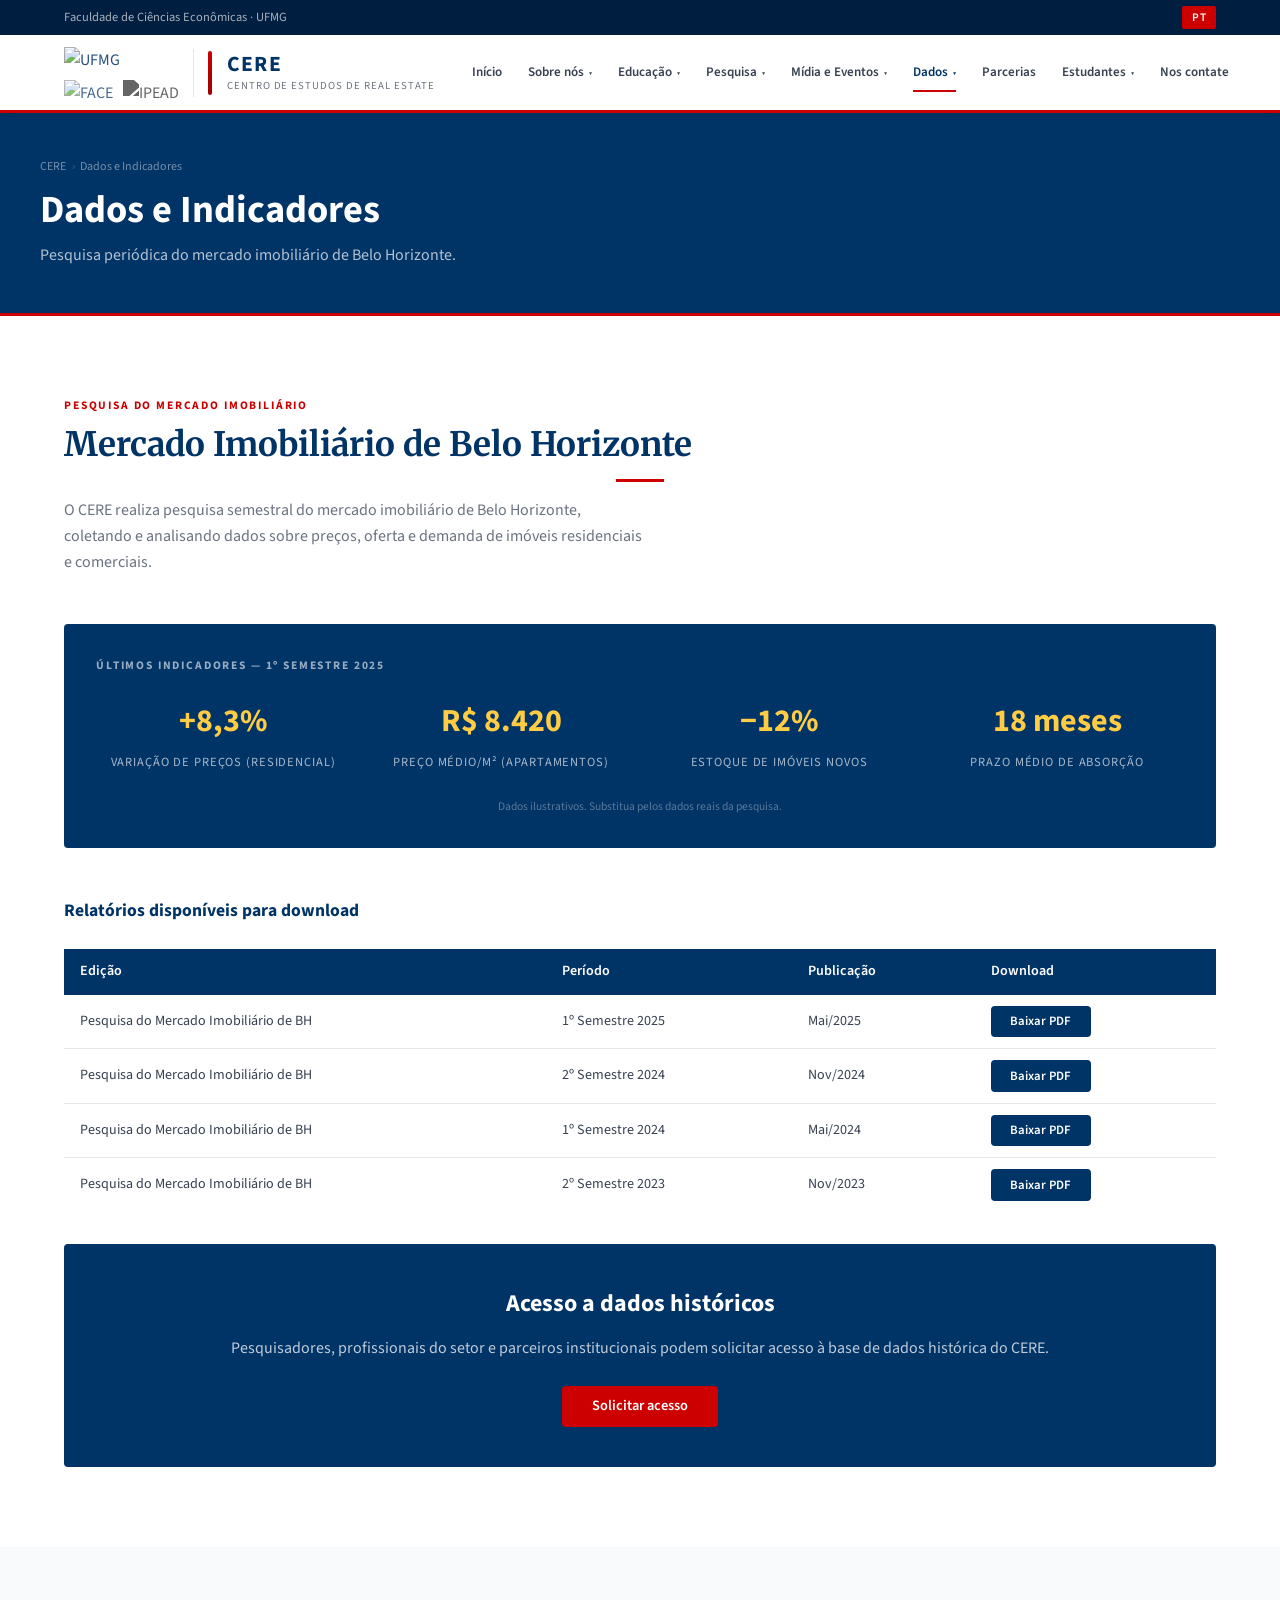
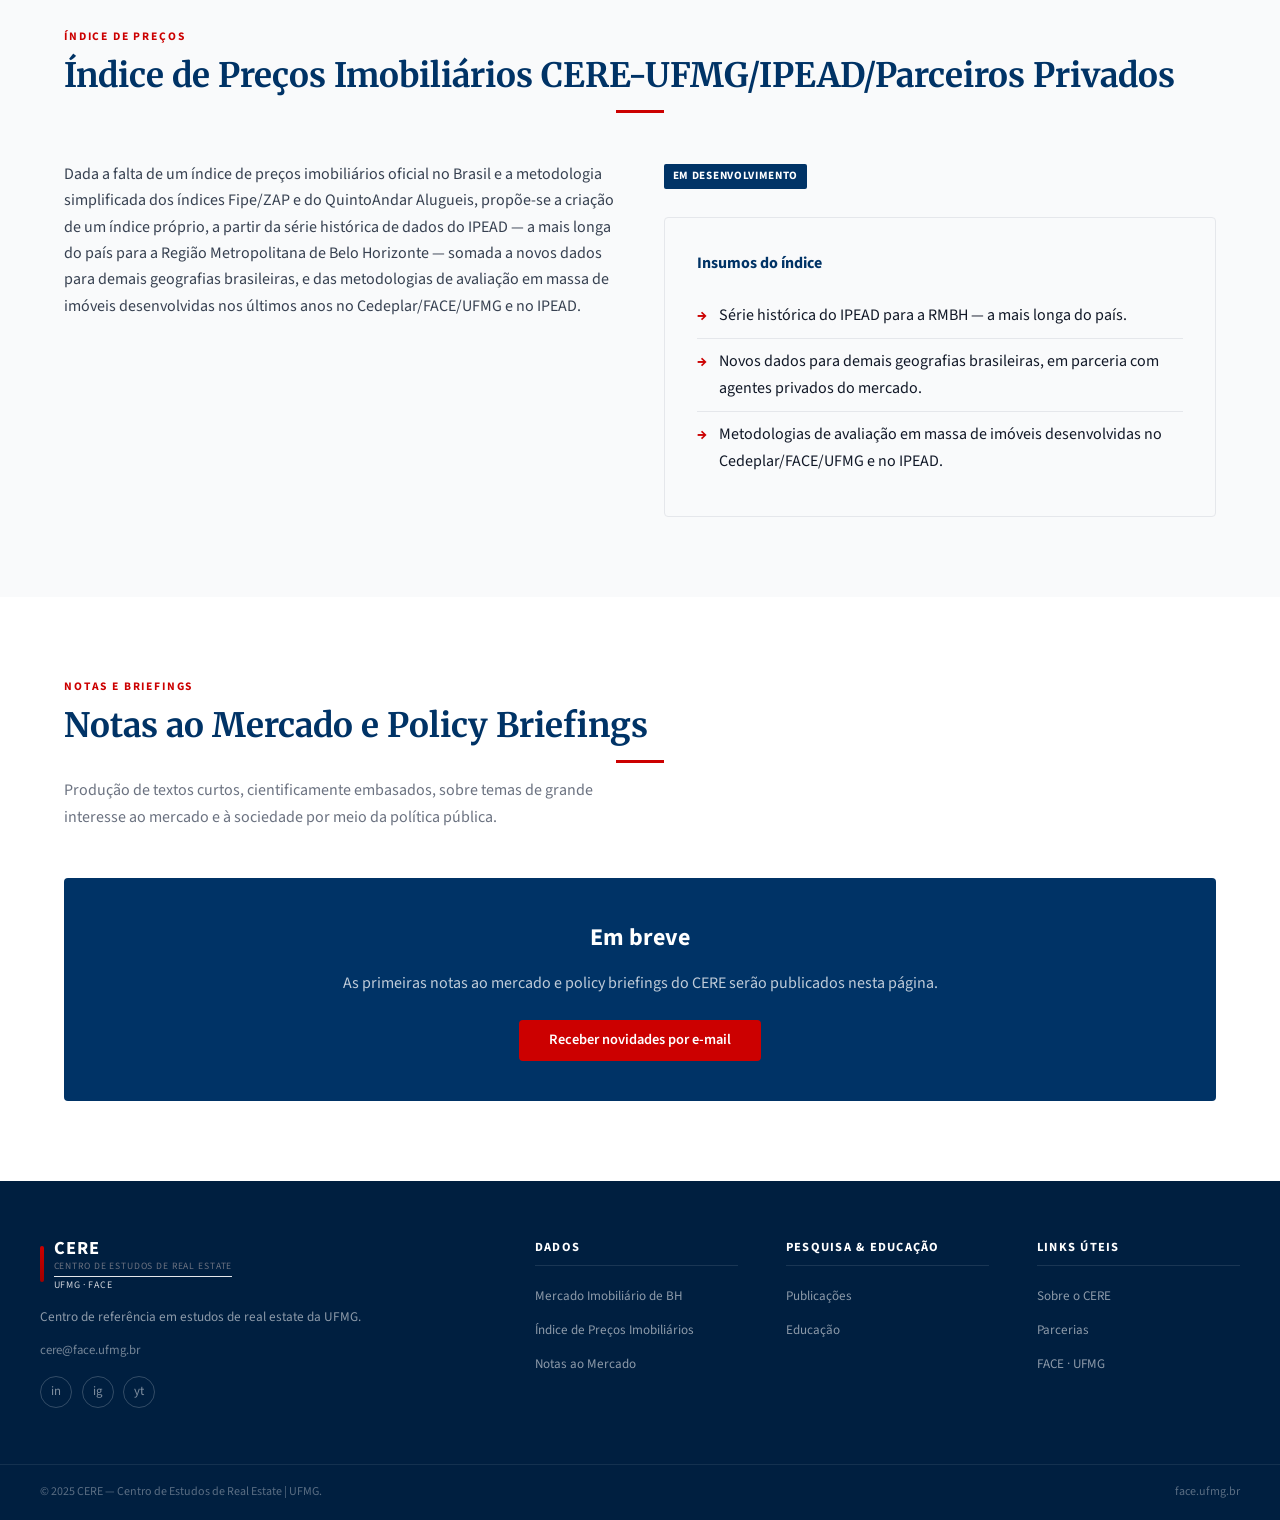
==== commit 716f980b: "Move 'Nos contate' do dropdown Sobre nós para item próprio no menu principal, após Estudantes Co-Aut" ====
--- a/dados/index.html
+++ b/dados/index.html
@@ -51,7 +51,6 @@
               <li><a href="../sobre/index.html#missao"><span data-lang="pt">Missão</span><span data-lang="en">Mission</span></a></li>
               <li><a href="../sobre/index.html#pessoas"><span data-lang="pt">Pessoas</span><span data-lang="en">People</span></a></li>
               <li><a href="../sobre/index.html#posicoes"><span data-lang="pt">Posições em aberto</span><span data-lang="en">Open positions</span></a></li>
-              <li><a href="../sobre/index.html#contato"><span data-lang="pt">Nos contate</span><span data-lang="en">Contact us</span></a></li>
             </ul>
           </li>
           <li class="has-dropdown">
@@ -92,6 +91,7 @@
               <li><a href="../estudantes/index.html#bolsas"><span data-lang="pt">Bolsas de iniciação científica</span><span data-lang="en">Research scholarships</span></a></li>
             </ul>
           </li>
+          <li><a href="../sobre/index.html#contato"><span data-lang="pt">Nos contate</span><span data-lang="en">Contact us</span></a></li>
         </ul>
       </nav>
       <button class="hamburger" id="hamburger"><span></span><span></span><span></span></button>
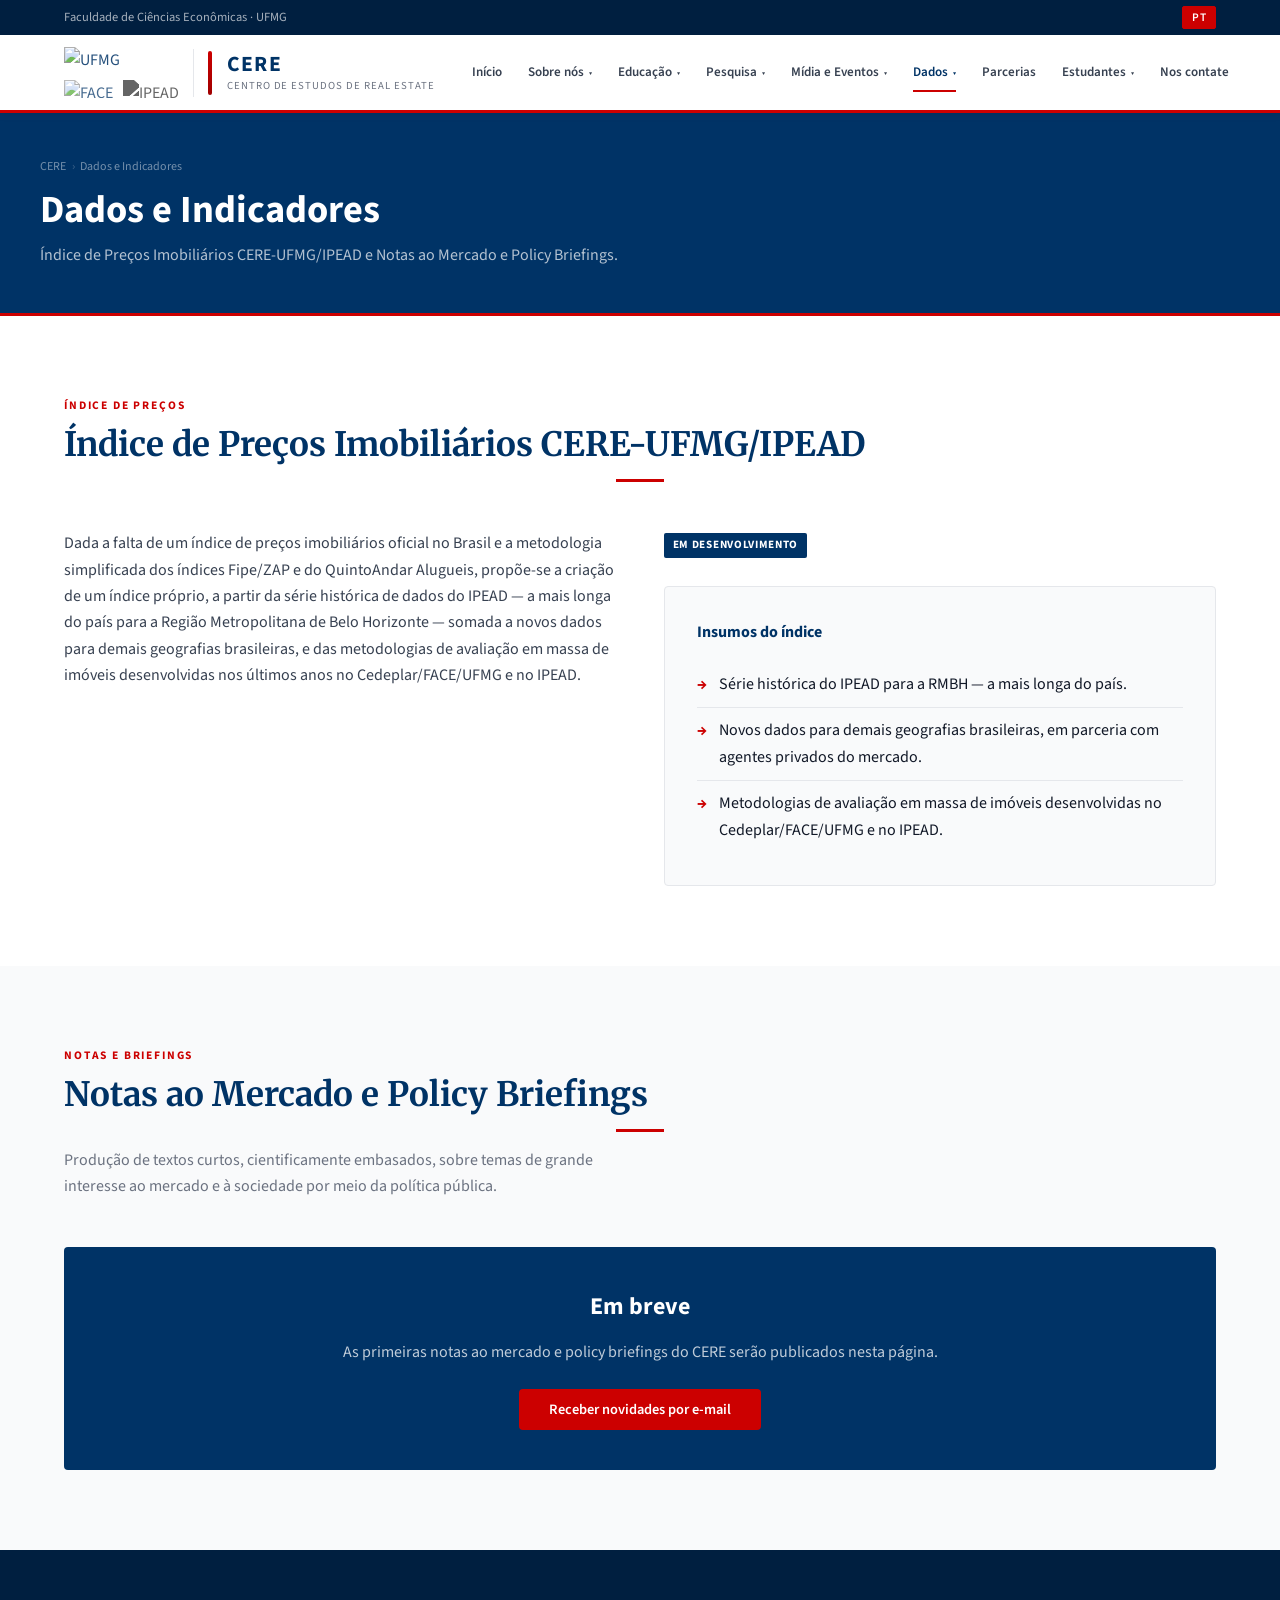
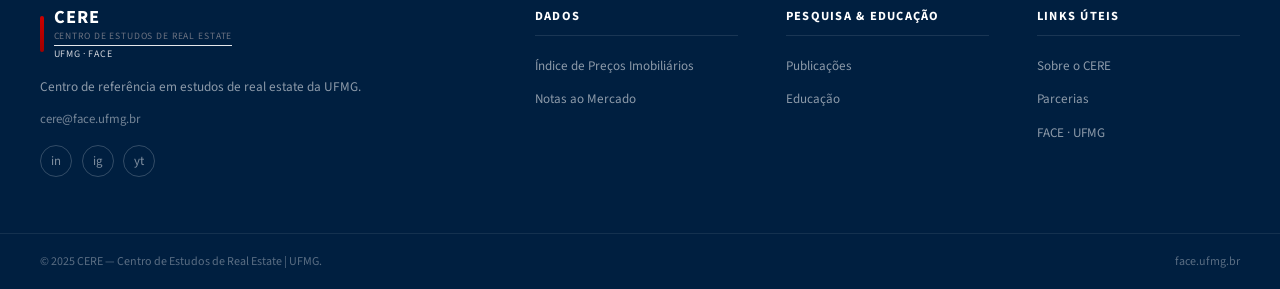
==== commit 12c3d59c: "Simplifica seção Dados para apenas duas subseções: Índice de Preços Imobiliários CERE-UFMG/IPEAD e N" ====
--- a/dados/index.html
+++ b/dados/index.html
@@ -4,7 +4,7 @@
   <meta charset="UTF-8">
   <meta name="viewport" content="width=device-width, initial-scale=1.0">
   <title>Dados e Indicadores — CERE | UFMG</title>
-  <meta name="description" content="Pesquisa do mercado imobiliário de Belo Horizonte — dados e indicadores do CERE/UFMG.">
+  <meta name="description" content="Índice de Preços Imobiliários CERE-UFMG/IPEAD e Notas ao Mercado e Policy Briefings do CERE/UFMG.">
   <link rel="stylesheet" href="../css/style.css">
 </head>
 <body>
@@ -78,7 +78,6 @@
           <li class="has-dropdown current">
             <a href="index.html"><span data-lang="pt">Dados</span><span data-lang="en">Data</span><span class="chevron">▾</span></a>
             <ul class="dropdown">
-              <li><a href="#pesquisa-bh"><span data-lang="pt">Mercado Imobiliário de BH</span><span data-lang="en">BH Real Estate Market</span></a></li>
               <li><a href="#indice-precos"><span data-lang="pt">Índice de Preços Imobiliários</span><span data-lang="en">Real Estate Price Index</span></a></li>
               <li><a href="#notas-mercado"><span data-lang="pt">Notas ao Mercado e Policy Briefings</span><span data-lang="en">Market Notes & Policy Briefings</span></a></li>
             </ul>
@@ -89,6 +88,8 @@
             <ul class="dropdown">
               <li><a href="../estudantes/index.html#liga"><span data-lang="pt">Liga de Real Estate da UFMG</span><span data-lang="en">UFMG Real Estate League</span></a></li>
               <li><a href="../estudantes/index.html#bolsas"><span data-lang="pt">Bolsas de iniciação científica</span><span data-lang="en">Research scholarships</span></a></li>
+              <li><a href="../estudantes/index.html#finance-club">UFMG Finance Club</a></li>
+              <li><a href="../estudantes/index.html#ucj"><span data-lang="pt">UFMG Consultoria Júnior (UCJ)</span><span data-lang="en">UFMG Junior Consulting (UCJ)</span></a></li>
             </ul>
           </li>
           <li><a href="../sobre/index.html#contato"><span data-lang="pt">Nos contate</span><span data-lang="en">Contact us</span></a></li>
@@ -106,119 +107,19 @@
       </div>
       <h1 data-lang="pt">Dados e Indicadores</h1>
       <h1 data-lang="en">Data & Indicators</h1>
-      <p class="subtitle" data-lang="pt">Pesquisa periódica do mercado imobiliário de Belo Horizonte.</p>
-      <p class="subtitle" data-lang="en">Periodic Belo Horizonte real estate market research.</p>
+      <p class="subtitle" data-lang="pt">Índice de Preços Imobiliários CERE-UFMG/IPEAD e Notas ao Mercado e Policy Briefings.</p>
+      <p class="subtitle" data-lang="en">CERE-UFMG/IPEAD Real Estate Price Index and Market Notes and Policy Briefings.</p>
     </div>
   </div>
 
-  <!-- PESQUISA BH -->
-  <section class="section" id="pesquisa-bh">
-    <div class="container">
-      <div class="section-header left">
-        <p class="eyebrow" data-lang="pt">Pesquisa do mercado imobiliário</p>
-        <p class="eyebrow" data-lang="en">Real estate market survey</p>
-        <h2 class="section-title" data-lang="pt">Mercado Imobiliário de Belo Horizonte</h2>
-        <h2 class="section-title" data-lang="en">Belo Horizonte Real Estate Market</h2>
-        <div class="divider"></div>
-        <p class="section-sub" style="margin:0;" data-lang="pt">O CERE realiza pesquisa semestral do mercado imobiliário de Belo Horizonte, coletando e analisando dados sobre preços, oferta e demanda de imóveis residenciais e comerciais.</p>
-        <p class="section-sub" style="margin:0;" data-lang="en">CERE conducts semi-annual research on the Belo Horizonte real estate market, collecting and analyzing data on prices, supply, and demand for residential and commercial properties.</p>
-      </div>
-
-      <!-- Indicadores destaque -->
-      <div style="background:var(--navy);border-radius:var(--radius);padding:2rem;margin-bottom:3rem;color:white;">
-        <p class="eyebrow" style="color:rgba(255,255,255,.6);" data-lang="pt">Últimos indicadores — 1º Semestre 2025</p>
-        <p class="eyebrow" style="color:rgba(255,255,255,.6);" data-lang="en">Latest indicators — 1st Semester 2025</p>
-        <div style="display:grid;grid-template-columns:repeat(4,1fr);gap:1.5rem;margin-top:1.25rem;">
-          <div style="text-align:center;">
-            <div style="font-size:2rem;font-weight:700;color:#ffcc44;">+8,3%</div>
-            <div style="font-size:.78rem;color:rgba(255,255,255,.65);margin-top:.3rem;text-transform:uppercase;letter-spacing:.07em;" data-lang="pt">Variação de preços (residencial)</div>
-            <div style="font-size:.78rem;color:rgba(255,255,255,.65);margin-top:.3rem;text-transform:uppercase;letter-spacing:.07em;" data-lang="en">Price variation (residential)</div>
-          </div>
-          <div style="text-align:center;">
-            <div style="font-size:2rem;font-weight:700;color:#ffcc44;">R$ 8.420</div>
-            <div style="font-size:.78rem;color:rgba(255,255,255,.65);margin-top:.3rem;text-transform:uppercase;letter-spacing:.07em;" data-lang="pt">Preço médio/m² (apartamentos)</div>
-            <div style="font-size:.78rem;color:rgba(255,255,255,.65);margin-top:.3rem;text-transform:uppercase;letter-spacing:.07em;" data-lang="en">Average price/m² (apartments)</div>
-          </div>
-          <div style="text-align:center;">
-            <div style="font-size:2rem;font-weight:700;color:#ffcc44;">−12%</div>
-            <div style="font-size:.78rem;color:rgba(255,255,255,.65);margin-top:.3rem;text-transform:uppercase;letter-spacing:.07em;" data-lang="pt">Estoque de imóveis novos</div>
-            <div style="font-size:.78rem;color:rgba(255,255,255,.65);margin-top:.3rem;text-transform:uppercase;letter-spacing:.07em;" data-lang="en">New properties inventory</div>
-          </div>
-          <div style="text-align:center;">
-            <div style="font-size:2rem;font-weight:700;color:#ffcc44;">18 meses</div>
-            <div style="font-size:.78rem;color:rgba(255,255,255,.65);margin-top:.3rem;text-transform:uppercase;letter-spacing:.07em;" data-lang="pt">Prazo médio de absorção</div>
-            <div style="font-size:.78rem;color:rgba(255,255,255,.65);margin-top:.3rem;text-transform:uppercase;letter-spacing:.07em;" data-lang="en">Average absorption period</div>
-          </div>
-        </div>
-        <p style="font-size:.72rem;color:rgba(255,255,255,.35);margin-top:1.5rem;text-align:center;" data-lang="pt">Dados ilustrativos. Substitua pelos dados reais da pesquisa.</p>
-        <p style="font-size:.72rem;color:rgba(255,255,255,.35);margin-top:1.5rem;text-align:center;" data-lang="en">Illustrative data. Replace with actual survey data.</p>
-      </div>
-
-      <!-- Relatórios disponíveis -->
-      <h3 style="font-size:1.1rem;font-weight:700;color:var(--navy);margin-bottom:1.5rem;" data-lang="pt">Relatórios disponíveis para download</h3>
-      <h3 style="font-size:1.1rem;font-weight:700;color:var(--navy);margin-bottom:1.5rem;" data-lang="en">Reports available for download</h3>
-      <div class="table-wrap">
-        <table>
-          <thead>
-            <tr>
-              <th data-lang="pt">Edição</th><th data-lang="en">Edition</th>
-              <th data-lang="pt">Período</th><th data-lang="en">Period</th>
-              <th data-lang="pt">Publicação</th><th data-lang="en">Publication</th>
-              <th data-lang="pt">Download</th><th data-lang="en">Download</th>
-            </tr>
-          </thead>
-          <tbody>
-            <tr>
-              <td data-lang="pt">Pesquisa do Mercado Imobiliário de BH</td>
-              <td data-lang="en">BH Real Estate Market Survey</td>
-              <td data-lang="pt">1º Semestre 2025</td><td data-lang="en">1st Semester 2025</td>
-              <td data-lang="pt">Mai/2025</td><td data-lang="en">May/2025</td>
-              <td><a href="#" class="btn btn-navy btn-sm" data-lang="pt">Baixar PDF</a><a href="#" class="btn btn-navy btn-sm" data-lang="en">Download PDF</a></td>
-            </tr>
-            <tr>
-              <td data-lang="pt">Pesquisa do Mercado Imobiliário de BH</td>
-              <td data-lang="en">BH Real Estate Market Survey</td>
-              <td data-lang="pt">2º Semestre 2024</td><td data-lang="en">2nd Semester 2024</td>
-              <td data-lang="pt">Nov/2024</td><td data-lang="en">Nov/2024</td>
-              <td><a href="#" class="btn btn-navy btn-sm" data-lang="pt">Baixar PDF</a><a href="#" class="btn btn-navy btn-sm" data-lang="en">Download PDF</a></td>
-            </tr>
-            <tr>
-              <td data-lang="pt">Pesquisa do Mercado Imobiliário de BH</td>
-              <td data-lang="en">BH Real Estate Market Survey</td>
-              <td data-lang="pt">1º Semestre 2024</td><td data-lang="en">1st Semester 2024</td>
-              <td data-lang="pt">Mai/2024</td><td data-lang="en">May/2024</td>
-              <td><a href="#" class="btn btn-navy btn-sm" data-lang="pt">Baixar PDF</a><a href="#" class="btn btn-navy btn-sm" data-lang="en">Download PDF</a></td>
-            </tr>
-            <tr>
-              <td data-lang="pt">Pesquisa do Mercado Imobiliário de BH</td>
-              <td data-lang="en">BH Real Estate Market Survey</td>
-              <td data-lang="pt">2º Semestre 2023</td><td data-lang="en">2nd Semester 2023</td>
-              <td data-lang="pt">Nov/2023</td><td data-lang="en">Nov/2023</td>
-              <td><a href="#" class="btn btn-navy btn-sm" data-lang="pt">Baixar PDF</a><a href="#" class="btn btn-navy btn-sm" data-lang="en">Download PDF</a></td>
-            </tr>
-          </tbody>
-        </table>
-      </div>
-
-      <div class="cta-box mt-4">
-        <h2 data-lang="pt">Acesso a dados históricos</h2>
-        <h2 data-lang="en">Access to historical data</h2>
-        <p data-lang="pt">Pesquisadores, profissionais do setor e parceiros institucionais podem solicitar acesso à base de dados histórica do CERE.</p>
-        <p data-lang="en">Researchers, industry professionals, and institutional partners can request access to CERE's historical database.</p>
-        <a href="../sobre/index.html#contato" class="btn btn-primary" data-lang="pt">Solicitar acesso</a>
-        <a href="../sobre/index.html#contato" class="btn btn-primary" data-lang="en">Request access</a>
-      </div>
-    </div>
-  </section>
-
   <!-- ÍNDICE DE PREÇOS IMOBILIÁRIOS -->
-  <section class="section bg-light" id="indice-precos">
+  <section class="section" id="indice-precos">
     <div class="container">
       <div class="section-header left">
         <p class="eyebrow" data-lang="pt">Índice de preços</p>
         <p class="eyebrow" data-lang="en">Price index</p>
-        <h2 class="section-title" data-lang="pt">Índice de Preços Imobiliários CERE-UFMG/IPEAD/Parceiros Privados</h2>
-        <h2 class="section-title" data-lang="en">CERE-UFMG/IPEAD/Private Partners Real Estate Price Index</h2>
+        <h2 class="section-title" data-lang="pt">Índice de Preços Imobiliários CERE-UFMG/IPEAD</h2>
+        <h2 class="section-title" data-lang="en">CERE-UFMG/IPEAD Real Estate Price Index</h2>
         <div class="divider"></div>
       </div>
       <div style="display:grid;grid-template-columns:1fr 1fr;gap:3rem;align-items:start;">
@@ -256,7 +157,7 @@
   </section>
 
   <!-- NOTAS AO MERCADO E POLICY BRIEFINGS -->
-  <section class="section" id="notas-mercado">
+  <section class="section bg-light" id="notas-mercado">
     <div class="container">
       <div class="section-header left">
         <p class="eyebrow" data-lang="pt">Notas e briefings</p>
@@ -303,7 +204,6 @@
         <div class="footer-col">
           <h4 data-lang="pt">Dados</h4><h4 data-lang="en">Data</h4>
           <ul>
-            <li><a href="#pesquisa-bh"><span data-lang="pt">Mercado Imobiliário de BH</span><span data-lang="en">BH Real Estate Market</span></a></li>
             <li><a href="#indice-precos"><span data-lang="pt">Índice de Preços Imobiliários</span><span data-lang="en">Real Estate Price Index</span></a></li>
             <li><a href="#notas-mercado"><span data-lang="pt">Notas ao Mercado</span><span data-lang="en">Market Notes</span></a></li>
           </ul>
--- a/css/style.css
+++ b/css/style.css
@@ -345,6 +345,8 @@
 td { padding: .7rem 1rem; border-bottom: 1px solid var(--gray-200); color: var(--gray-700); }
 tr:last-child td { border-bottom: none; }
 tr:hover td { background: var(--gray-50); }
+td a { color: var(--navy); font-weight: 600; }
+td a:hover { color: var(--red); text-decoration: underline; }
 
 /* ============================================================
    FORM
@@ -440,6 +442,8 @@
 .prose h3 { font-size: 1.05rem; font-weight: 700; color: var(--navy); margin: 1.5rem 0 .4rem; }
 .prose ul { list-style: disc; padding-left: 1.4rem; margin-bottom: 1.1rem; }
 .prose ul li { margin-bottom: .4rem; color: var(--gray-700); }
+.prose ol { padding-left: 1.4rem; margin-bottom: 1.1rem; }
+.prose ol li { margin-bottom: .4rem; color: var(--gray-700); }
 
 /* ============================================================
    RESPONSIVE
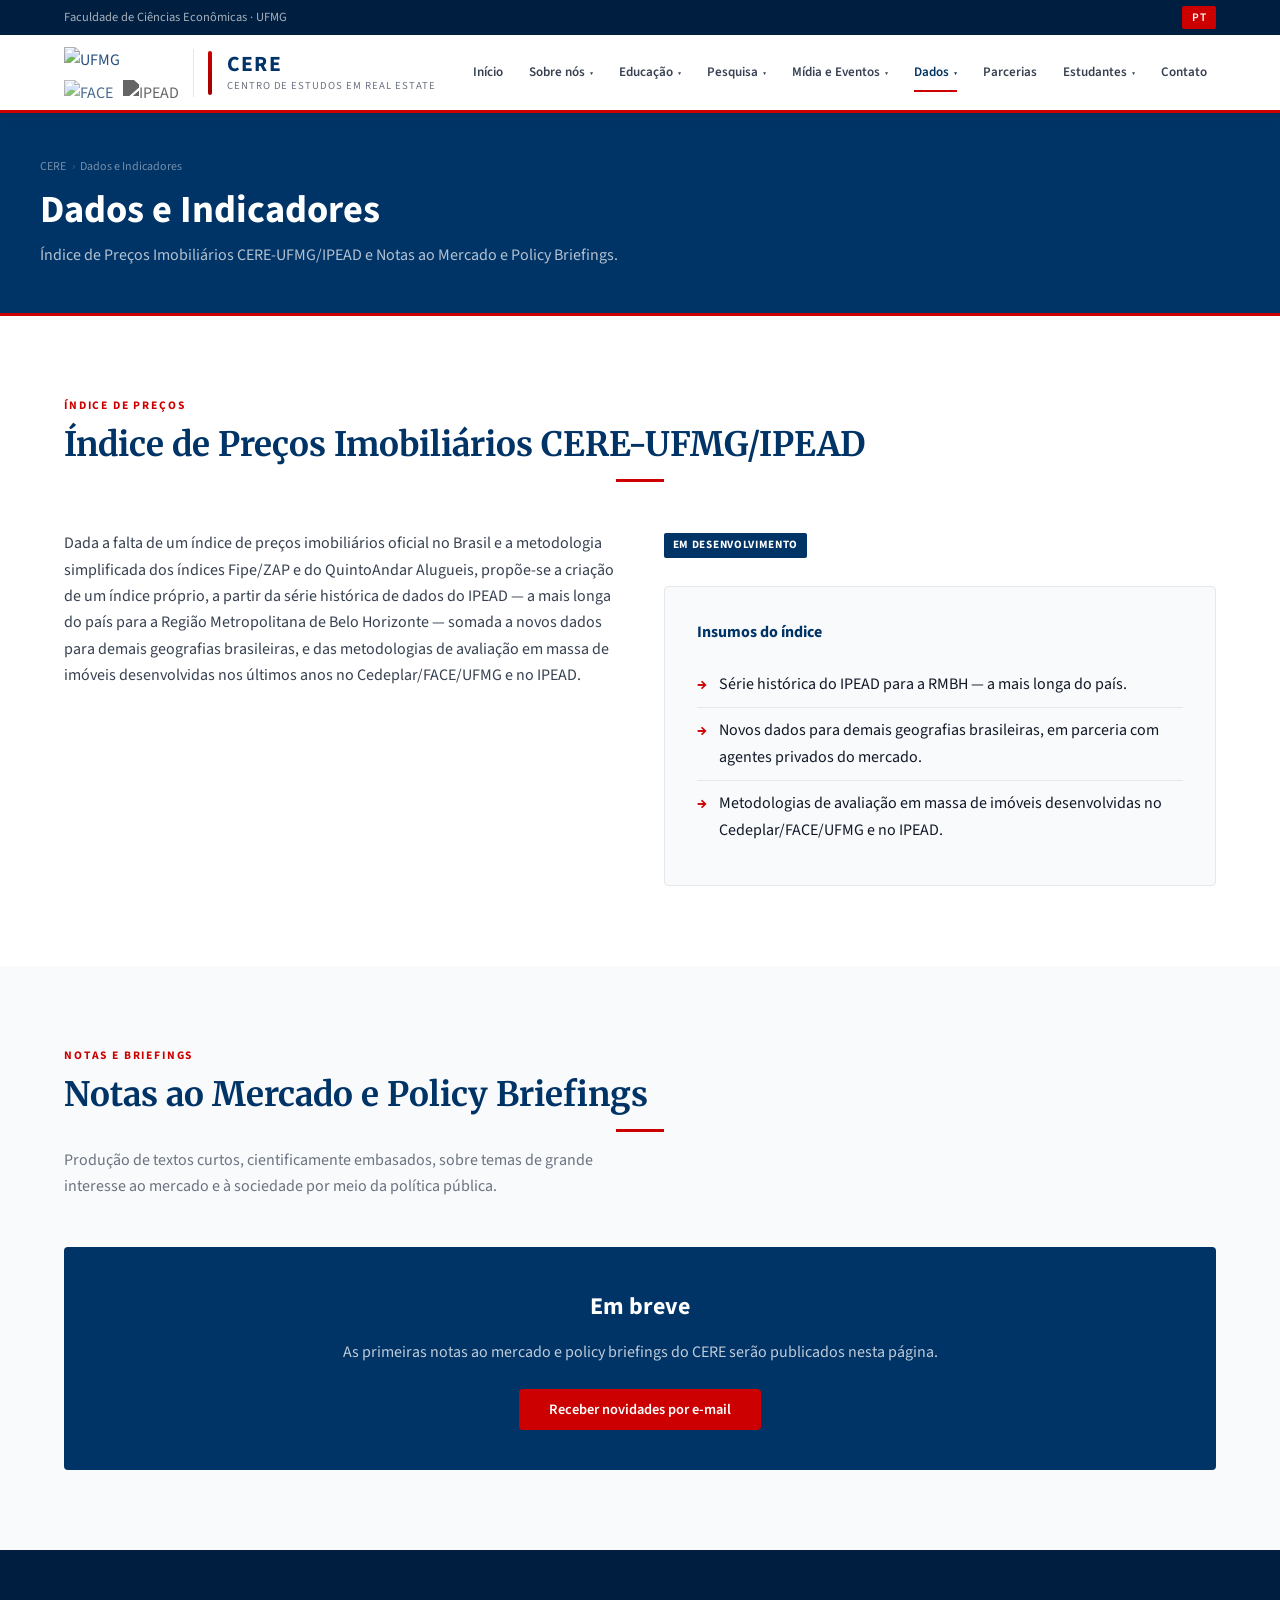
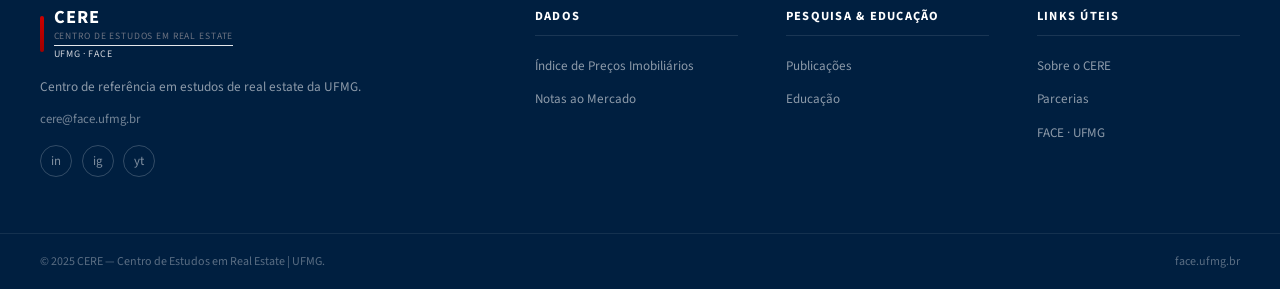
==== commit ff5356c1: "Atualiza Parcerias, marca do CERE, Mídia e Eventos, e navegação - Adiciona logos da Imeri Capital e " ====
--- a/dados/index.html
+++ b/dados/index.html
@@ -38,7 +38,7 @@
         <div class="logo-accent"></div>
         <div class="logo-text">
           <span class="logo-cere">CERE</span>
-          <span class="logo-name" data-lang="pt">Centro de Estudos de Real Estate</span>
+          <span class="logo-name" data-lang="pt">Centro de Estudos em Real Estate</span>
           <span class="logo-name" data-lang="en">Real Estate Studies Center</span>
         </div>
       </a>
@@ -50,7 +50,6 @@
             <ul class="dropdown">
               <li><a href="../sobre/index.html#missao"><span data-lang="pt">Missão</span><span data-lang="en">Mission</span></a></li>
               <li><a href="../sobre/index.html#pessoas"><span data-lang="pt">Pessoas</span><span data-lang="en">People</span></a></li>
-              <li><a href="../sobre/index.html#posicoes"><span data-lang="pt">Posições em aberto</span><span data-lang="en">Open positions</span></a></li>
             </ul>
           </li>
           <li class="has-dropdown">
@@ -72,7 +71,6 @@
             <ul class="dropdown">
               <li><a href="../midia/index.html#noticias"><span data-lang="pt">Notícias</span><span data-lang="en">News</span></a></li>
               <li><a href="../midia/index.html#eventos"><span data-lang="pt">Eventos</span><span data-lang="en">Events</span></a></li>
-              <li><a href="../midia/index.html#podcast">Podcast</a></li>
             </ul>
           </li>
           <li class="has-dropdown current">
@@ -92,7 +90,7 @@
               <li><a href="../estudantes/index.html#ucj"><span data-lang="pt">UFMG Consultoria Júnior (UCJ)</span><span data-lang="en">UFMG Junior Consulting (UCJ)</span></a></li>
             </ul>
           </li>
-          <li><a href="../sobre/index.html#contato"><span data-lang="pt">Nos contate</span><span data-lang="en">Contact us</span></a></li>
+          <li><a href="../sobre/index.html#contato"><span data-lang="pt">Contato</span><span data-lang="en">Contact us</span></a></li>
         </ul>
       </nav>
       <button class="hamburger" id="hamburger"><span></span><span></span><span></span></button>
@@ -187,7 +185,7 @@
             <div class="logo-accent" style="height:36px;"></div>
             <div class="logo-text">
               <span class="logo-cere">CERE</span>
-              <span class="logo-name" data-lang="pt">Centro de Estudos de Real Estate</span>
+              <span class="logo-name" data-lang="pt">Centro de Estudos em Real Estate</span>
               <span class="logo-name" data-lang="en">Real Estate Studies Center</span>
               <span class="logo-univ">UFMG · FACE</span>
             </div>
@@ -227,7 +225,7 @@
     </div>
     <div class="footer-bottom">
       <div class="footer-bottom-inner">
-        <span data-lang="pt">© 2025 CERE — Centro de Estudos de Real Estate | UFMG.</span>
+        <span data-lang="pt">© 2025 CERE — Centro de Estudos em Real Estate | UFMG.</span>
         <span data-lang="en">© 2025 CERE — Real Estate Studies Center | UFMG.</span>
         <a href="https://face.ufmg.br" target="_blank" rel="noopener">face.ufmg.br</a>
       </div>
--- a/css/style.css
+++ b/css/style.css
@@ -1,5 +1,5 @@
 /* ============================================================
-   CERE — Centro de Estudos de Real Estate | UFMG
+   CERE — Centro de Estudos em Real Estate | UFMG
    Identidade visual baseada em FACE UFMG (face.ufmg.br)
    ============================================================ */
 
@@ -390,6 +390,8 @@
    ============================================================ */
 .partner-grid { display: flex; flex-wrap: wrap; gap: 2rem; align-items: center; justify-content: center; }
 .partner-placeholder { width: 130px; height: 50px; background: var(--gray-200); border-radius: var(--radius); display: flex; align-items: center; justify-content: center; font-size: .75rem; color: var(--gray-500); }
+.partner-logo-box { width: 160px; height: 70px; background: var(--white); border: 1px solid var(--gray-200); border-radius: var(--radius); display: flex; align-items: center; justify-content: center; padding: .75rem; }
+.partner-logo-box img { max-width: 100%; max-height: 100%; object-fit: contain; }
 
 /* ============================================================
    FOOTER
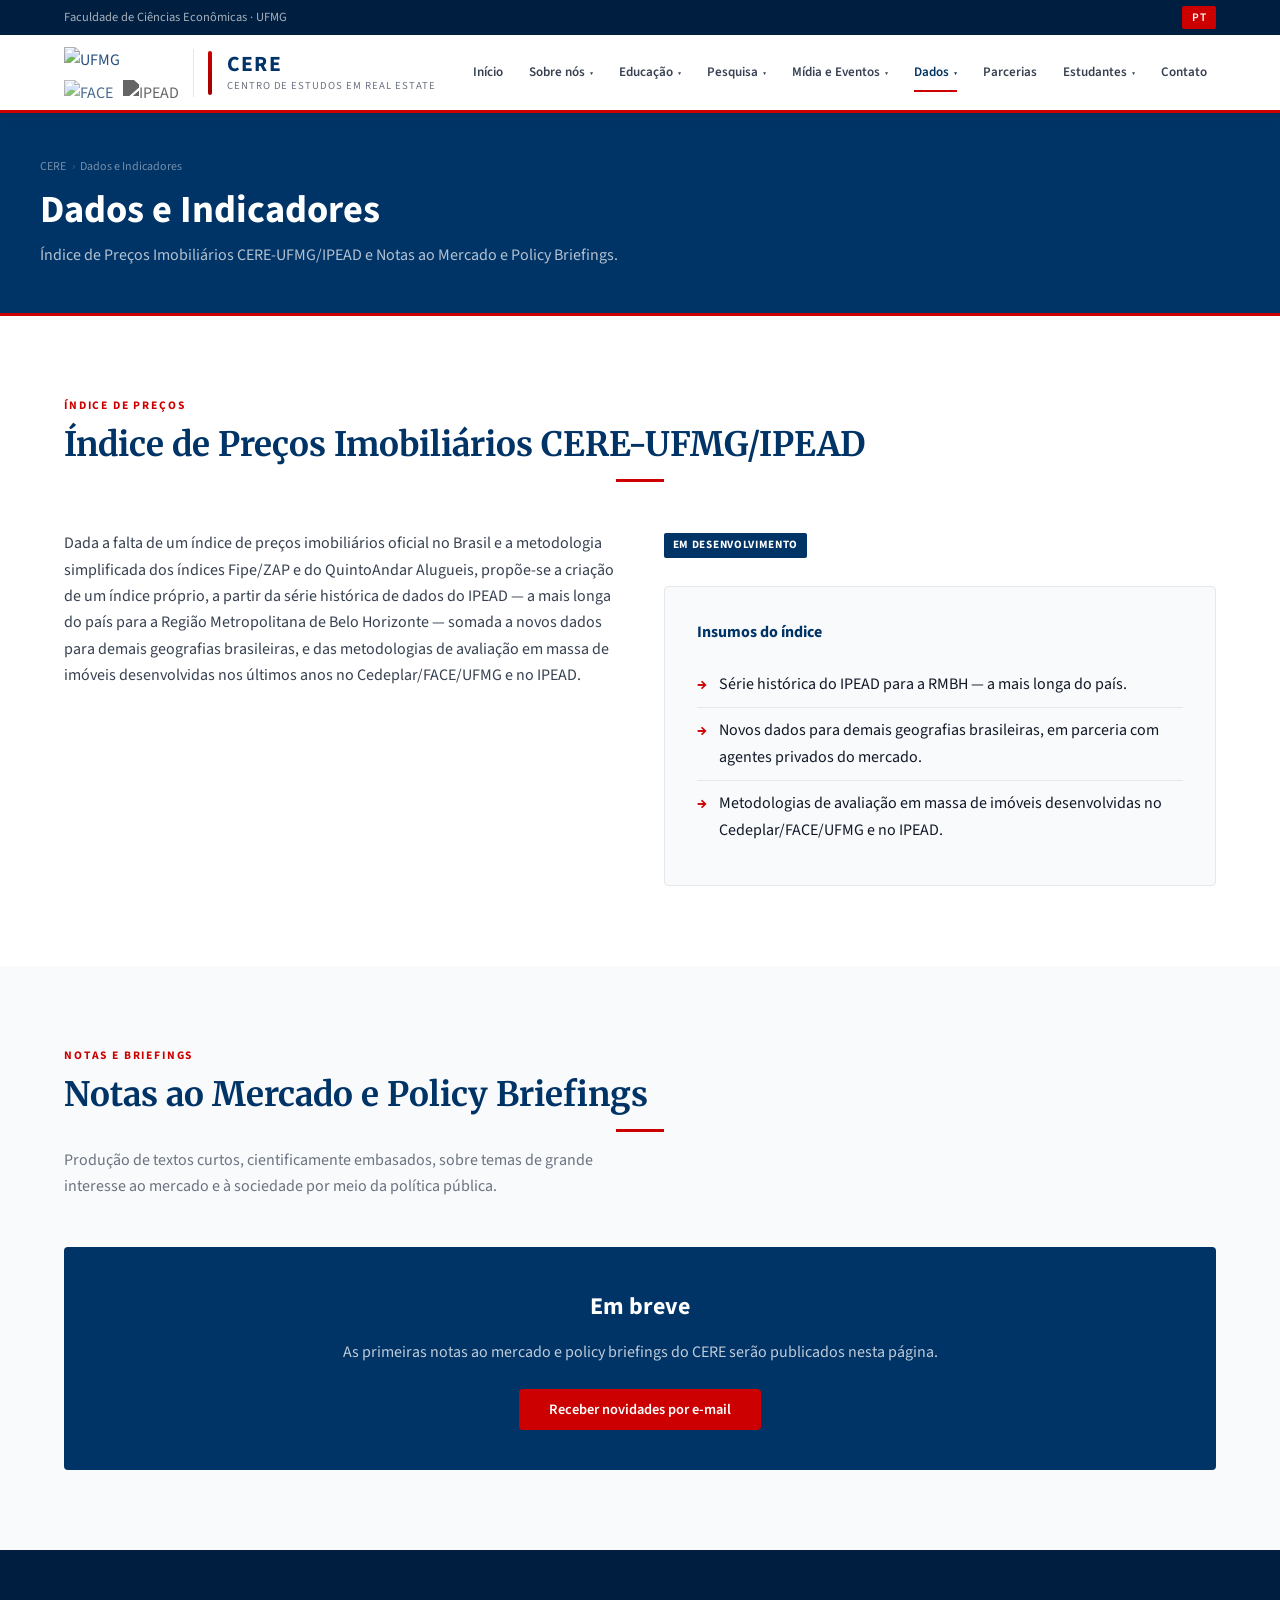
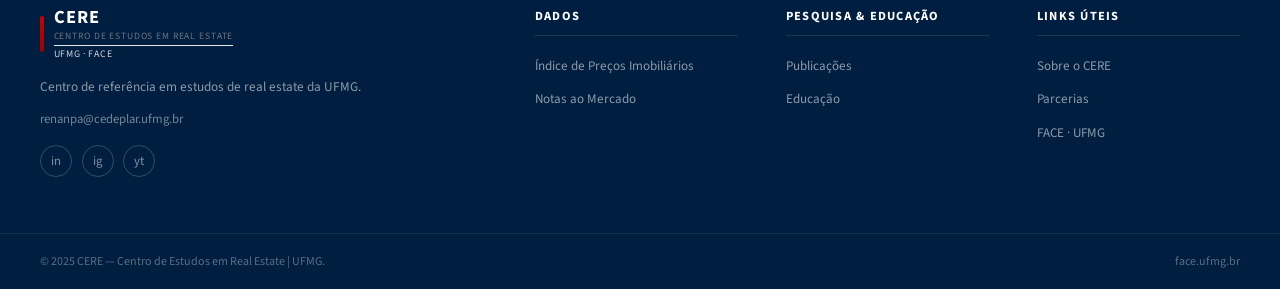
==== commit c6514126: "Atualiza e-mail de contato institucional Co-Authored-By: Claude Sonnet 4.6 <noreply@anthropic.com>" ====
--- a/dados/index.html
+++ b/dados/index.html
@@ -84,8 +84,6 @@
           <li class="has-dropdown">
             <a href="../estudantes/index.html"><span data-lang="pt">Estudantes</span><span data-lang="en">Students</span><span class="chevron">▾</span></a>
             <ul class="dropdown">
-              <li><a href="../estudantes/index.html#liga"><span data-lang="pt">Liga de Real Estate da UFMG</span><span data-lang="en">UFMG Real Estate League</span></a></li>
-              <li><a href="../estudantes/index.html#bolsas"><span data-lang="pt">Bolsas de iniciação científica</span><span data-lang="en">Research scholarships</span></a></li>
               <li><a href="../estudantes/index.html#finance-club">UFMG Finance Club</a></li>
               <li><a href="../estudantes/index.html#ucj"><span data-lang="pt">UFMG Consultoria Júnior (UCJ)</span><span data-lang="en">UFMG Junior Consulting (UCJ)</span></a></li>
             </ul>
@@ -192,7 +190,7 @@
           </div>
           <p data-lang="pt">Centro de referência em estudos de real estate da UFMG.</p>
           <p data-lang="en">Reference center for real estate studies at UFMG.</p>
-          <address>cere@face.ufmg.br</address>
+          <address>renanpa@cedeplar.ufmg.br</address>
           <div class="social-links">
             <a href="#" class="social-link">in</a>
             <a href="#" class="social-link">ig</a>
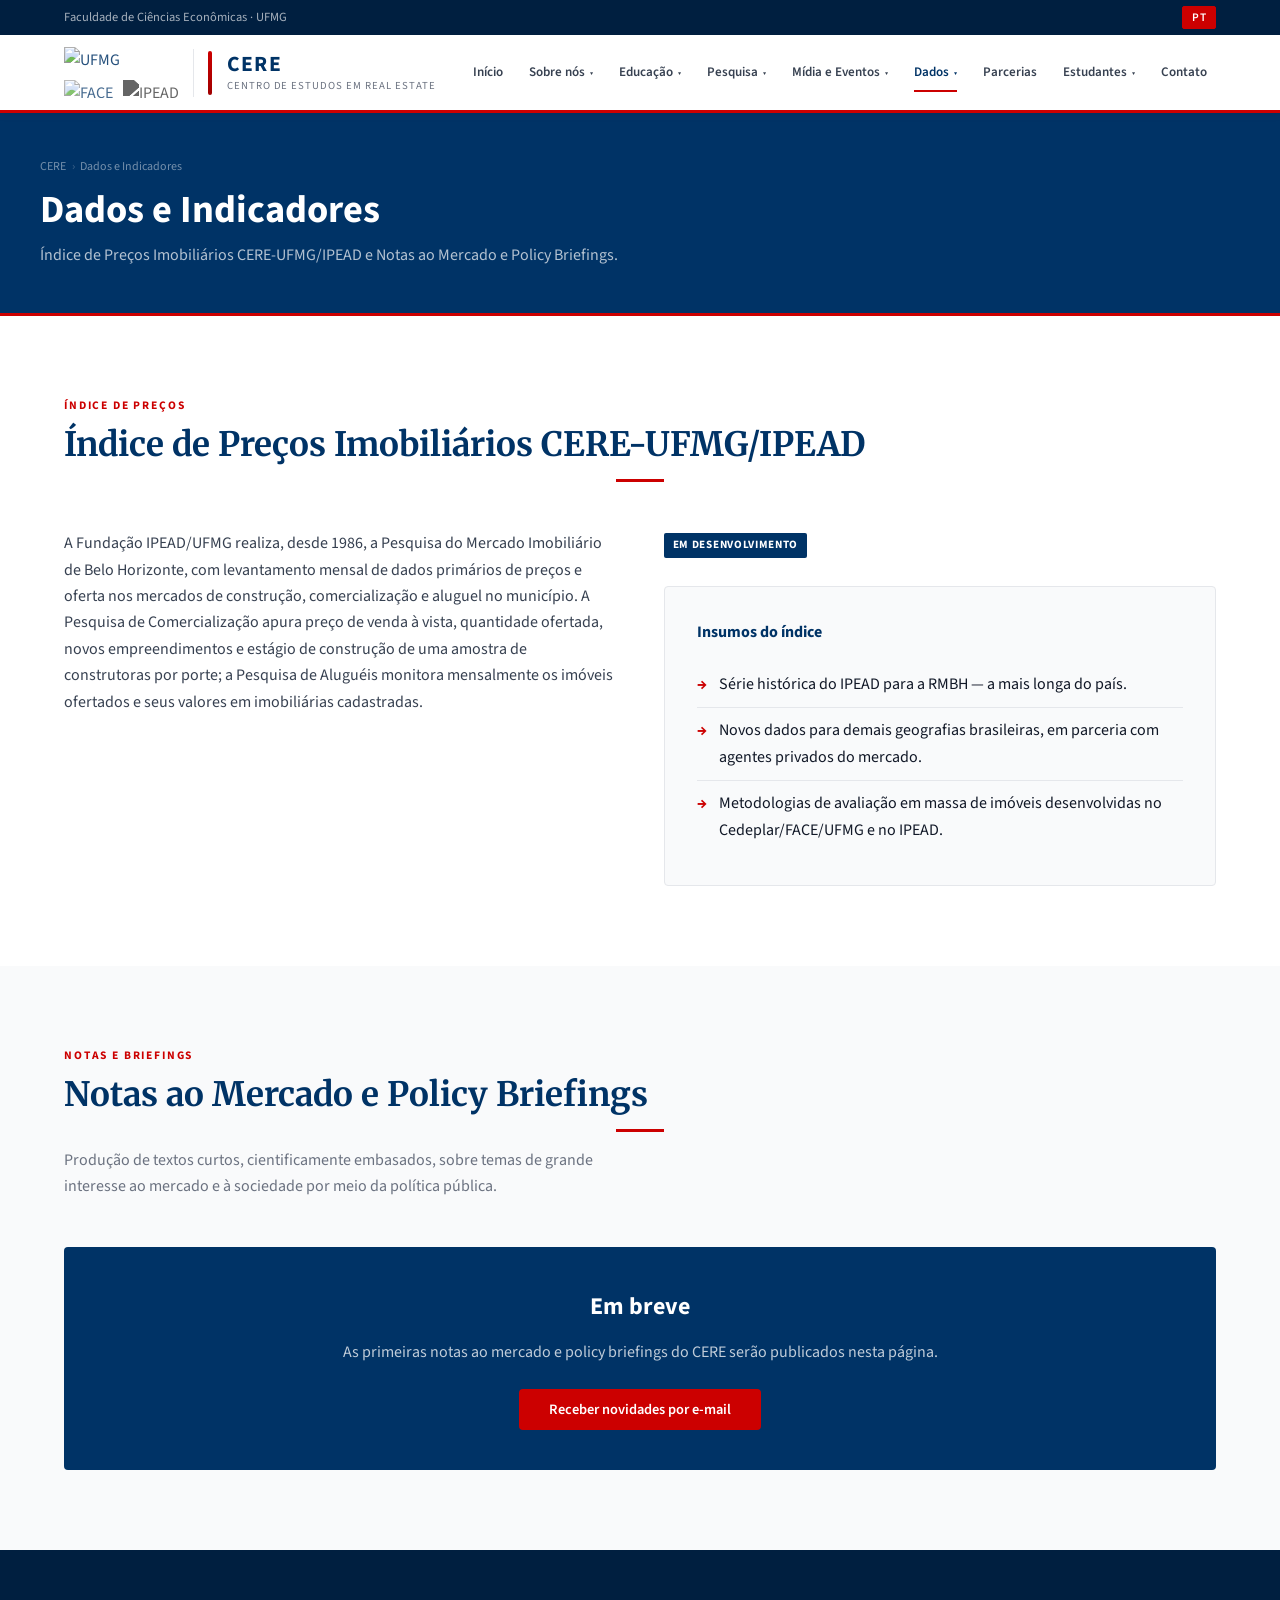
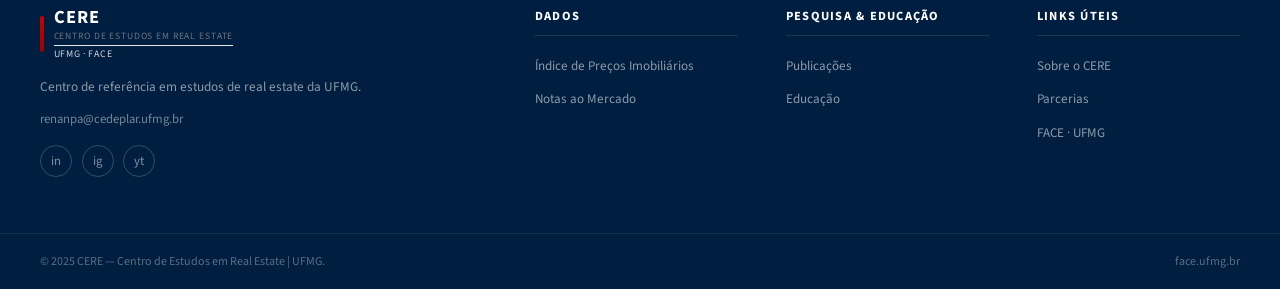
==== commit 2d7fb634: "Substitui texto da seção Índice de Preços Imobiliários por resumo da metodologia da Pesquisa do Merc" ====
--- a/dados/index.html
+++ b/dados/index.html
@@ -120,8 +120,8 @@
       </div>
       <div style="display:grid;grid-template-columns:1fr 1fr;gap:3rem;align-items:start;">
         <div class="prose">
-          <p data-lang="pt">Dada a falta de um índice de preços imobiliários oficial no Brasil e a metodologia simplificada dos índices Fipe/ZAP e do QuintoAndar Alugueis, propõe-se a criação de um índice próprio, a partir da série histórica de dados do IPEAD — a mais longa do país para a Região Metropolitana de Belo Horizonte — somada a novos dados para demais geografias brasileiras, e das metodologias de avaliação em massa de imóveis desenvolvidas nos últimos anos no Cedeplar/FACE/UFMG e no IPEAD.</p>
-          <p data-lang="en">Given the absence of an official real estate price index in Brazil and the simplified methodology of the Fipe/ZAP and QuintoAndar Rentals indexes, we propose building a proprietary index based on IPEAD's historical data series — the longest in the country for the Belo Horizonte Metropolitan Region — combined with new data for other Brazilian geographies, and on the mass real estate appraisal methodologies developed in recent years at Cedeplar/FACE/UFMG and IPEAD.</p>
+          <p data-lang="pt">A Fundação IPEAD/UFMG realiza, desde 1986, a Pesquisa do Mercado Imobiliário de Belo Horizonte, com levantamento mensal de dados primários de preços e oferta nos mercados de construção, comercialização e aluguel no município. A Pesquisa de Comercialização apura preço de venda à vista, quantidade ofertada, novos empreendimentos e estágio de construção de uma amostra de construtoras por porte; a Pesquisa de Aluguéis monitora mensalmente os imóveis ofertados e seus valores em imobiliárias cadastradas.</p>
+          <p data-lang="en">Since 1986, Fundação IPEAD/UFMG has conducted the Belo Horizonte Real Estate Market Survey, gathering monthly primary data on prices and supply in the construction, sales, and rental markets within the municipality. The Sales Survey tracks cash sale prices, units offered, new developments, and construction stage across a sample of builders by size; the Rental Survey monitors monthly listings and rental values among registered real estate agencies.</p>
         </div>
         <div>
           <span class="badge badge-navy mb-2" data-lang="pt">Em desenvolvimento</span>
